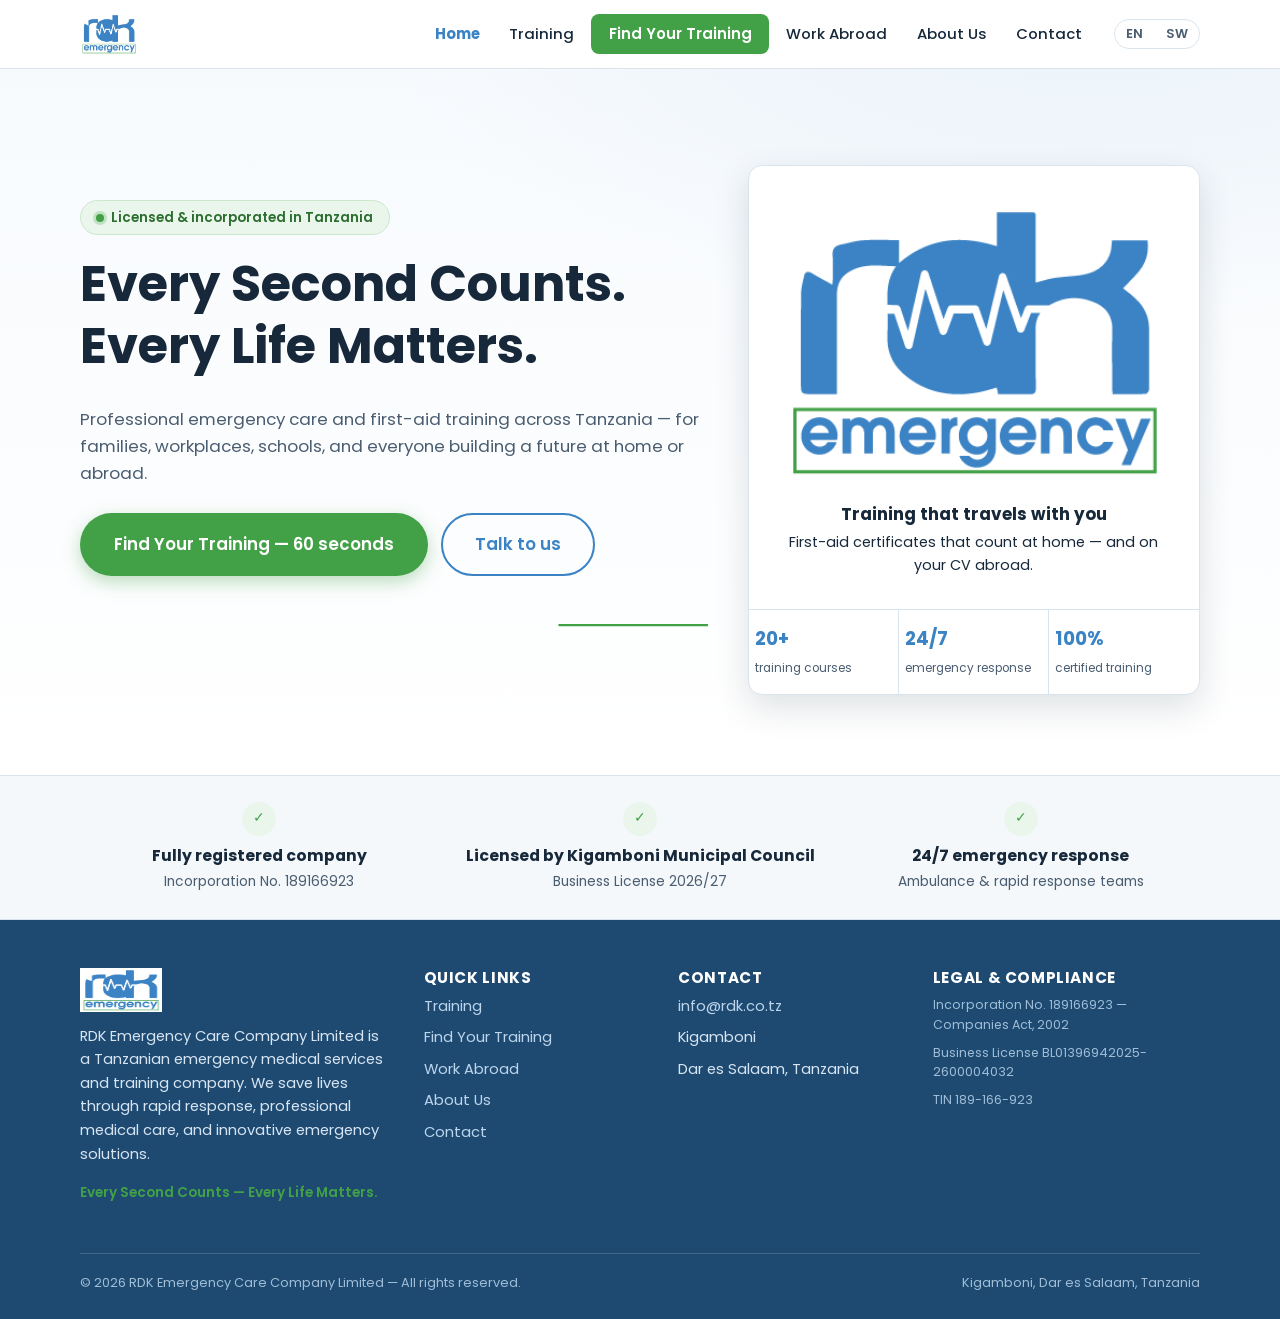
==== index.html @ 0192afd7 "Phase 1: foundation — design system, i18n engine, course database, home shell" ====
<!DOCTYPE html>
<html lang="en">
<head>
  <meta charset="UTF-8">
  <meta name="viewport" content="width=device-width, initial-scale=1.0">
  <title>RDK Emergency Care — Every Second Counts, Every Life Matters</title>
  <meta name="description" content="Professional emergency care and first-aid training in Tanzania. Ambulance services, workplace safety training, and internationally aligned first-aid certificates.">
  <link rel="icon" type="image/png" href="assets/img/favicon.png">
  <link rel="preconnect" href="https://fonts.googleapis.com">
  <link rel="preconnect" href="https://fonts.gstatic.com" crossorigin>
  <link href="https://fonts.googleapis.com/css2?family=Poppins:wght@400;500;600;700;800&display=swap" rel="stylesheet">
  <link rel="stylesheet" href="assets/css/styles.css">
</head>
<body>

  <div id="nav-mount"></div>

  <!-- Hero -->
  <section class="hero">
    <div class="container">
      <div class="hero-grid">
        <div>
          <span class="hero-badge" data-i18n="hero.badge"></span>
          <h1><span data-i18n="hero.title"></span></h1>
          <p class="lead" data-i18n="hero.sub"></p>
          <div class="btn-row">
            <a class="btn btn-accent btn-lg" href="quiz.html" data-i18n="hero.ctaQuiz"></a>
            <a class="btn btn-outline btn-lg" href="contact.html" data-i18n="hero.ctaContact"></a>
          </div>
          <svg class="ekg" viewBox="0 0 640 60" preserveAspectRatio="none" aria-hidden="true">
            <path d="M0 30 H90 L110 30 125 8 140 52 155 30 H250 L268 30 282 14 296 46 310 30 H420 L438 30 452 6 468 54 484 30 H640"/>
          </svg>
        </div>
        <aside class="hero-card" aria-label="RDK quick facts">
          <div style="padding:2rem 1.6rem; text-align:center;">
            <img src="assets/img/rdk-logo.png" alt="RDK Emergency Care logo" width="185" height="133" style="margin:0 auto 1rem;">
            <p style="font-weight:700; font-size:1.05rem; margin-bottom:.2em;" data-i18n="hero.cardTitle"></p>
            <p class="muted" style="font-size:.9rem; margin:0;" data-i18n="hero.cardSub"></p>
          </div>
          <div style="display:grid; grid-template-columns:1fr 1fr 1fr; border-top:1px solid var(--line);">
            <div style="padding:.9rem .4rem; border-right:1px solid var(--line);">
              <strong style="display:block; color:var(--brand); font-size:1.15rem;">20+</strong>
              <span style="font-size:.74rem; color:var(--ink-soft);" data-i18n="hero.statCourses"></span>
            </div>
            <div style="padding:.9rem .4rem; border-right:1px solid var(--line);">
              <strong style="display:block; color:var(--brand); font-size:1.15rem;">24/7</strong>
              <span style="font-size:.74rem; color:var(--ink-soft);" data-i18n="hero.statResponse"></span>
            </div>
            <div style="padding:.9rem .4rem;">
              <strong style="display:block; color:var(--brand); font-size:1.15rem;">100%</strong>
              <span style="font-size:.74rem; color:var(--ink-soft);" data-i18n="hero.statCertified"></span>
            </div>
          </div>
        </aside>
      </div>
    </div>
  </section>

  <!-- Trust bar -->
  <section class="trust" aria-label="Credentials">
    <div class="container">
      <div class="trust-grid">
        <div class="trust-item">
          <span class="tick">✓</span>
          <strong data-i18n="trust.registered"></strong>
          <span data-i18n="trust.registeredNo"></span>
        </div>
        <div class="trust-item">
          <span class="tick">✓</span>
          <strong data-i18n="trust.licensed"></strong>
          <span data-i18n="trust.licensedNo"></span>
        </div>
        <div class="trust-item">
          <span class="tick">✓</span>
          <strong data-i18n="trust.always"></strong>
          <span data-i18n="trust.alwaysSub"></span>
        </div>
      </div>
    </div>
  </section>

  <div id="footer-mount"></div>

  <script src="assets/js/config.js"></script>
  <script src="assets/js/i18n.js"></script>
  <script src="assets/js/data.js"></script>
  <script src="assets/js/main.js"></script>
</body>
</html>
---- assets/css/styles.css ----
/* ============================================================
   RDK Emergency Care — design system
   Brand: #3B83C4 (blue, sampled from logo) · #42A147 (EKG green)
   ============================================================ */

/* ---------- tokens ---------- */
:root {
  --brand: #3B83C4;
  --brand-dark: #2C6A9E;
  --brand-deep: #1E4A72;
  --brand-soft: #EAF2FA;
  --accent: #42A147;
  --accent-soft: #EAF6EB;
  --ink: #16283A;
  --ink-soft: #4A5D70;
  --line: #D9E4EE;
  --bg: #FFFFFF;
  --bg-soft: #F4F8FB;
  --danger: #C0392B;
  --wa: #25D366;
  --radius: 14px;
  --radius-sm: 9px;
  --shadow: 0 2px 10px rgba(22, 40, 58, .08);
  --shadow-lg: 0 12px 34px rgba(22, 40, 58, .14);
  --font: "Poppins", "Inter", -apple-system, "Segoe UI", Roboto, Arial, sans-serif;
}

/* ---------- reset & base ---------- */
*, *::before, *::after { box-sizing: border-box; }
html { scroll-behavior: smooth; }
body {
  margin: 0;
  font-family: var(--font);
  color: var(--ink);
  background: var(--bg);
  line-height: 1.6;
  -webkit-font-smoothing: antialiased;
}
img { max-width: 100%; display: block; }
a { color: var(--brand); text-decoration: none; }
a:hover { color: var(--brand-dark); }
h1, h2, h3, h4 { line-height: 1.25; margin: 0 0 .5em; font-weight: 700; }
h1 { font-size: clamp(1.9rem, 4.6vw, 3.1rem); }
h2 { font-size: clamp(1.5rem, 3.4vw, 2.2rem); }
h3 { font-size: 1.15rem; }
p { margin: 0 0 1em; }
.container { width: min(1120px, 92%); margin: 0 auto; }
.section { padding: clamp(3rem, 7vw, 5rem) 0; }
.section-soft { background: var(--bg-soft); }
.center { text-align: center; }
.lead { color: var(--ink-soft); font-size: 1.05rem; max-width: 46rem; }
.center .lead { margin-inline: auto; }

/* ---------- buttons ---------- */
.btn {
  display: inline-flex; align-items: center; justify-content: center; gap: .5rem;
  padding: .8rem 1.6rem; border-radius: 999px; border: 2px solid transparent;
  font-weight: 600; font-size: .98rem; cursor: pointer; transition: .18s ease;
  font-family: inherit; text-align: center;
}
.btn-primary { background: var(--brand); color: #fff; box-shadow: 0 6px 18px rgba(59, 131, 196, .35); }
.btn-primary:hover { background: var(--brand-dark); color: #fff; transform: translateY(-2px); }
.btn-accent { background: var(--accent); color: #fff; box-shadow: 0 6px 18px rgba(66, 161, 71, .35); }
.btn-accent:hover { background: #35843A; color: #fff; transform: translateY(-2px); }
.btn-outline { border-color: var(--brand); color: var(--brand); background: transparent; }
.btn-outline:hover { background: var(--brand-soft); }
.btn-ghost { color: var(--ink); background: #fff; border-color: var(--line); }
.btn-ghost:hover { border-color: var(--brand); color: var(--brand); }
.btn-wa { background: var(--wa); color: #fff; }
.btn-wa:hover { background: #1FB855; color: #fff; }
.btn-lg { padding: 1rem 2rem; font-size: 1.05rem; }
.btn-row { display: flex; flex-wrap: wrap; gap: .8rem; }

/* ---------- navigation ---------- */
.site-nav {
  position: sticky; top: 0; z-index: 50;
  background: rgba(255, 255, 255, .94);
  backdrop-filter: blur(10px);
  border-bottom: 1px solid var(--line);
}
.nav-inner {
  display: flex; align-items: center; gap: 1.2rem;
  min-height: 68px;
}
.nav-logo { display: flex; align-items: center; gap: .65rem; margin-right: auto; }
.nav-logo img { height: 42px; width: auto; }
.nav-links { display: flex; align-items: center; gap: .25rem; list-style: none; margin: 0; padding: 0; }
.nav-links a {
  display: block; padding: .45rem .8rem; border-radius: 8px;
  color: var(--ink); font-weight: 500; font-size: .93rem;
}
.nav-links a:hover { background: var(--brand-soft); color: var(--brand-dark); }
.nav-links a.is-current { color: var(--brand); font-weight: 700; }
.nav-cta {
  background: var(--accent); color: #fff !important; border-radius: 999px;
  padding: .5rem 1.1rem !important; font-weight: 600 !important;
}
.nav-cta:hover { background: #35843A; }
.lang-toggle {
  display: inline-flex; border: 1.5px solid var(--line); border-radius: 999px;
  overflow: hidden; flex: none;
}
.lang-toggle button {
  border: 0; background: transparent; padding: .32rem .7rem;
  font: 600 .8rem var(--font); color: var(--ink-soft); cursor: pointer;
}
.lang-toggle button.is-active { background: var(--brand); color: #fff; }
.nav-burger {
  display: none; border: 0; background: transparent; cursor: pointer;
  padding: .5rem; border-radius: 8px;
}
.nav-burger svg { display: block; }

@media (max-width: 920px) {
  .nav-burger { display: block; }
  .nav-links {
    display: none; position: absolute; top: 100%; left: 0; right: 0;
    flex-direction: column; align-items: stretch; gap: 0;
    background: #fff; border-bottom: 1px solid var(--line);
    box-shadow: var(--shadow-lg); padding: .5rem 4%;
  }
  .nav-links.is-open { display: flex; }
  .nav-links a { padding: .8rem .6rem; border-radius: 8px; }
}

/* ---------- hero ---------- */
.hero {
  position: relative; overflow: hidden;
  background:
    radial-gradient(1100px 500px at 85% -10%, var(--brand-soft), transparent 65%),
    linear-gradient(180deg, #F7FAFD 0%, #fff 100%);
  padding: clamp(3.2rem, 8vw, 6rem) 0 clamp(3rem, 7vw, 5rem);
}
.hero-grid { display: grid; gap: 2.5rem; align-items: center; }
@media (min-width: 900px) { .hero-grid { grid-template-columns: 1.25fr .9fr; } }
.hero-badge {
  display: inline-flex; align-items: center; gap: .45rem;
  background: var(--accent-soft); color: #2C6E30;
  border: 1px solid #CBE8CD; border-radius: 999px;
  padding: .35rem .95rem; font-size: .84rem; font-weight: 600;
  margin-bottom: 1.1rem;
}
.hero-badge::before {
  content: ""; width: 8px; height: 8px; border-radius: 50%;
  background: var(--accent); box-shadow: 0 0 0 3px rgba(66, 161, 71, .25);
}
.hero h1 { margin-bottom: .6em; }
.hero h1 .accent { color: var(--brand); }
.hero .lead { margin-bottom: 1.6rem; }
.hero-card {
  background: #fff; border: 1px solid var(--line); border-radius: var(--radius);
  box-shadow: var(--shadow-lg); overflow: hidden;
}
.hero-card img { width: 100%; height: 100%; object-fit: cover; }
.hero-card-caption {
  padding: .8rem 1.1rem; display: flex; align-items: center; gap: .6rem;
  font-size: .85rem; color: var(--ink-soft); border-top: 1px solid var(--line);
  background: #fff;
}
.hero-card-caption strong { color: var(--ink); }

/* EKG line */
.ekg { width: 100%; height: 54px; margin-top: 1.4rem; }
.ekg path {
  fill: none; stroke: var(--accent); stroke-width: 2.5;
  stroke-linecap: round; stroke-linejoin: round;
  stroke-dasharray: 640; stroke-dashoffset: 640;
  animation: ekg-draw 3.2s linear infinite;
}
@keyframes ekg-draw {
  0% { stroke-dashoffset: 640; }
  70% { stroke-dashoffset: 0; }
  100% { stroke-dashoffset: -640; }
}
@media (prefers-reduced-motion: reduce) {
  .ekg path { animation: none; stroke-dashoffset: 0; }
  html { scroll-behavior: auto; }
}

/* ---------- trust bar ---------- */
.trust {
  border-block: 1px solid var(--line); background: var(--bg-soft);
  padding: 1.6rem 0;
}
.trust-grid {
  display: grid; gap: 1.4rem; text-align: center;
}
@media (min-width: 760px) { .trust-grid { grid-template-columns: repeat(3, 1fr); } }
.trust-item strong { display: block; font-size: .98rem; }
.trust-item span { color: var(--ink-soft); font-size: .86rem; }
.trust-item .tick {
  display: inline-flex; width: 34px; height: 34px; border-radius: 50%;
  background: var(--accent-soft); color: var(--accent);
  align-items: center; justify-content: center; margin-bottom: .45rem;
}

/* ---------- cards & grids ---------- */
.card-grid { display: grid; gap: 1.3rem; }
@media (min-width: 640px) { .card-grid { grid-template-columns: repeat(2, 1fr); } }
@media (min-width: 960px) { .card-grid.cols-3 { grid-template-columns: repeat(3, 1fr); } }
.card {
  background: #fff; border: 1px solid var(--line); border-radius: var(--radius);
  padding: 1.5rem; box-shadow: var(--shadow);
  display: flex; flex-direction: column; transition: .18s ease;
}
.card:hover { transform: translateY(-4px); box-shadow: var(--shadow-lg); border-color: #BFD6EA; }
.card h3 { margin-bottom: .35em; }
.card .muted { color: var(--ink-soft); font-size: .92rem; }
.card .card-top { margin-bottom: .6rem; }

/* icon chip */
.chip {
  display: inline-flex; align-items: center; justify-content: center;
  width: 46px; height: 46px; border-radius: 12px;
  background: var(--brand-soft); color: var(--brand); margin-bottom: .8rem;
}
.chip.green { background: var(--accent-soft); color: var(--accent); }

/* pills / meta */
.pill {
  display: inline-block; padding: .18rem .7rem; border-radius: 999px;
  font-size: .76rem; font-weight: 600; background: var(--brand-soft); color: var(--brand-dark);
}
.pill.price { background: var(--accent-soft); color: #2C6E30; font-size: .84rem; }
.pill.outline { background: #fff; border: 1px solid var(--line); color: var(--ink-soft); }

/* topic tags */
.tags { display: flex; flex-wrap: wrap; gap: .38rem; margin: .6rem 0 .9rem; }
.tags li {
  list-style: none; font-size: .74rem; padding: .14rem .55rem;
  border-radius: 6px; background: var(--bg-soft); color: var(--ink-soft);
  border: 1px solid var(--line);
}

/* ---------- section headings ---------- */
.section-head { margin-bottom: 2.2rem; }
.section-head .eyebrow {
  color: var(--brand); font-weight: 700; text-transform: uppercase;
  letter-spacing: .12em; font-size: .78rem; display: block; margin-bottom: .4rem;
}

/* ---------- footer ---------- */
.site-footer {
  background: var(--brand-deep); color: #D7E5F2; margin-top: 0;
  padding: 3rem 0 1.6rem; font-size: .92rem;
}
.footer-grid { display: grid; gap: 2rem; }
@media (min-width: 860px) { .footer-grid { grid-template-columns: 1.4fr 1fr 1fr 1.2fr; } }
.site-footer h4 { color: #fff; font-size: .95rem; letter-spacing: .04em; text-transform: uppercase; }
.site-footer a { color: #BBd5EC; }
.site-footer a:hover { color: #fff; }
.site-footer ul { list-style: none; margin: 0; padding: 0; }
.site-footer li { margin-bottom: .5rem; }
.footer-logo { height: 44px; margin-bottom: .8rem; }
.footer-motto { color: var(--accent); font-weight: 600; font-size: .85rem; margin-top: 1rem; }
.footer-legal { font-size: .78rem; color: #9FBDD6; }
.footer-bottom {
  border-top: 1px solid rgba(255, 255, 255, .15); margin-top: 2.2rem;
  padding-top: 1.2rem; display: flex; flex-wrap: wrap; gap: .6rem;
  justify-content: space-between; font-size: .8rem; color: #9FBDD6;
}

/* ---------- floating WhatsApp ---------- */
.wa-float {
  position: fixed; right: 18px; bottom: 18px; z-index: 60;
  width: 56px; height: 56px; border-radius: 50%;
  background: var(--wa); color: #fff; display: none;
  align-items: center; justify-content: center;
  box-shadow: 0 8px 22px rgba(37, 211, 102, .45);
  transition: .18s ease;
}
.wa-float:hover { transform: scale(1.08); }
.wa-float.is-visible { display: inline-flex; }
.wa-float svg { width: 28px; height: 28px; }

/* ---------- reveal on scroll ---------- */
.reveal { opacity: 0; transform: translateY(18px); transition: opacity .5s ease, transform .5s ease; }
.reveal.is-in { opacity: 1; transform: none; }
@media (prefers-reduced-motion: reduce) { .reveal { opacity: 1; transform: none; } }

/* ---------- utilities ---------- */
.mt-1 { margin-top: .5rem; } .mt-2 { margin-top: 1rem; } .mt-3 { margin-top: 1.75rem; }
.mb-0 { margin-bottom: 0; }
.hidden { display: none !important; }
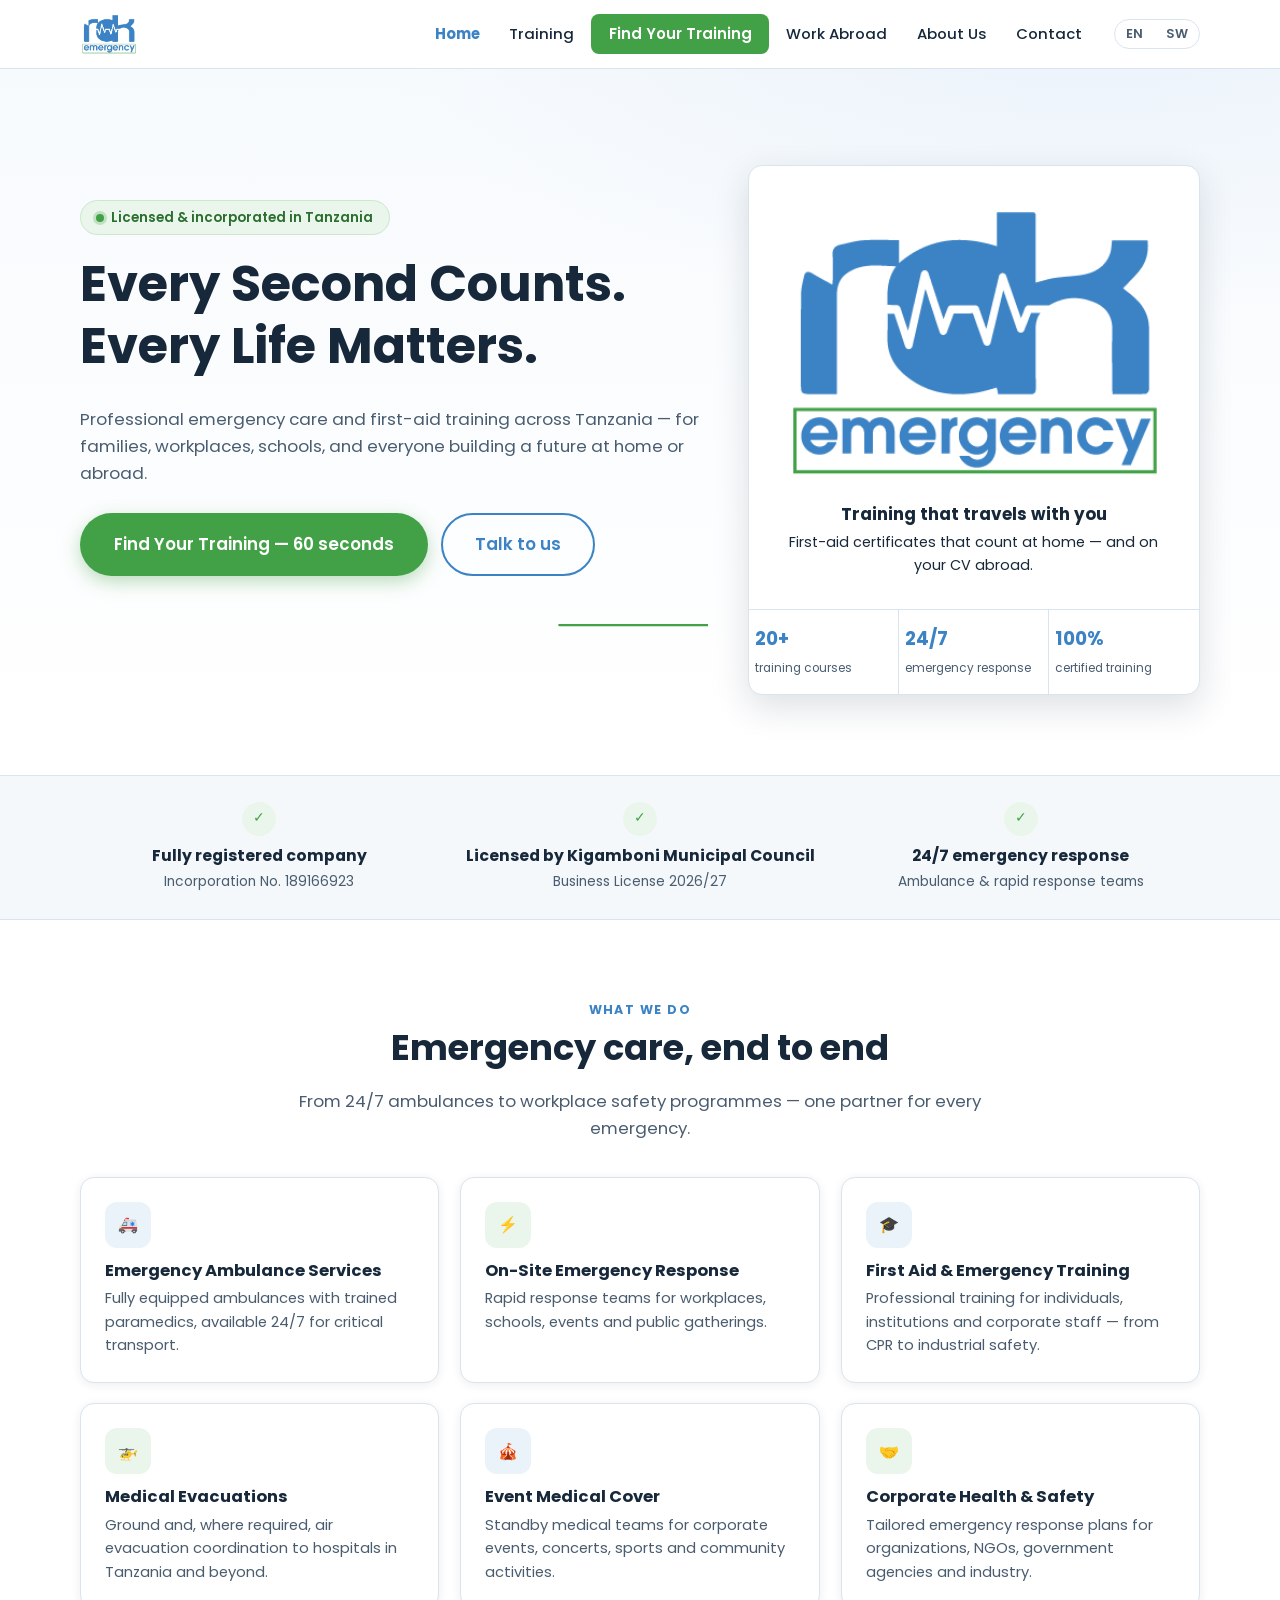
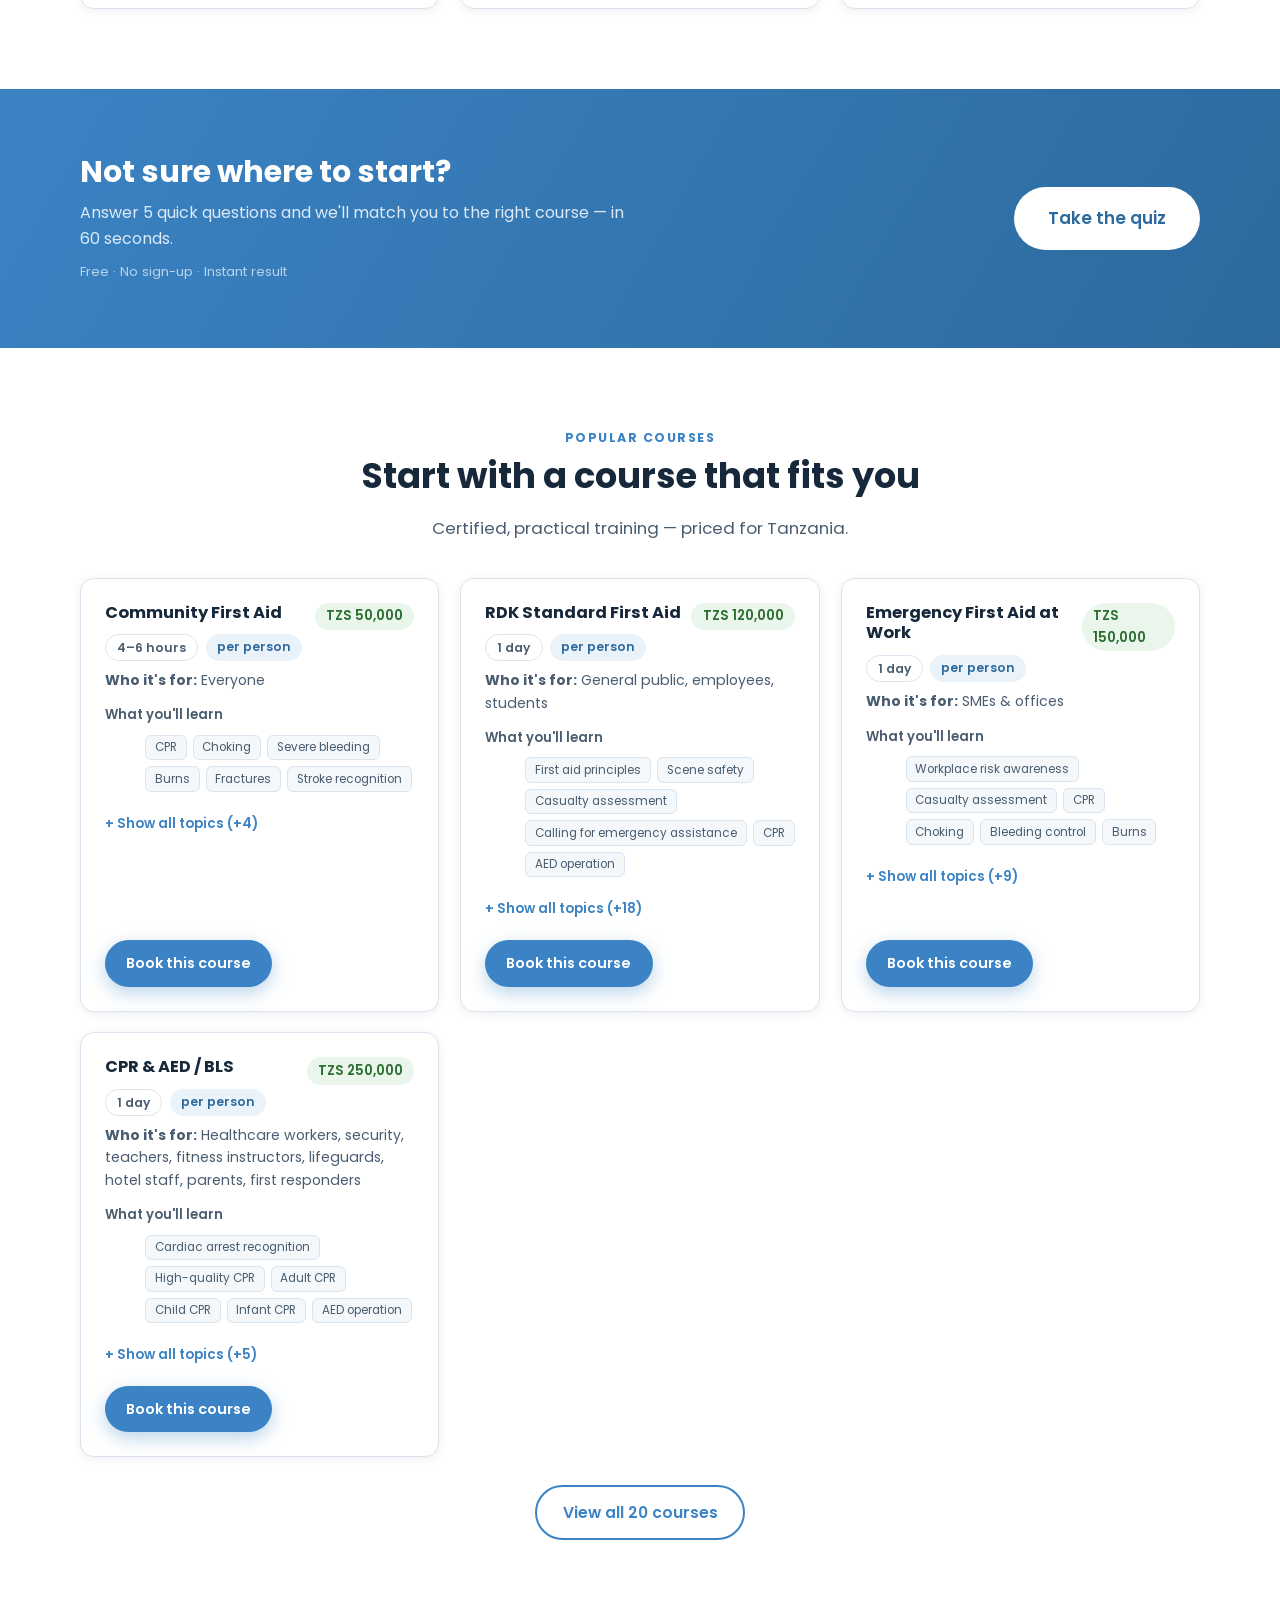
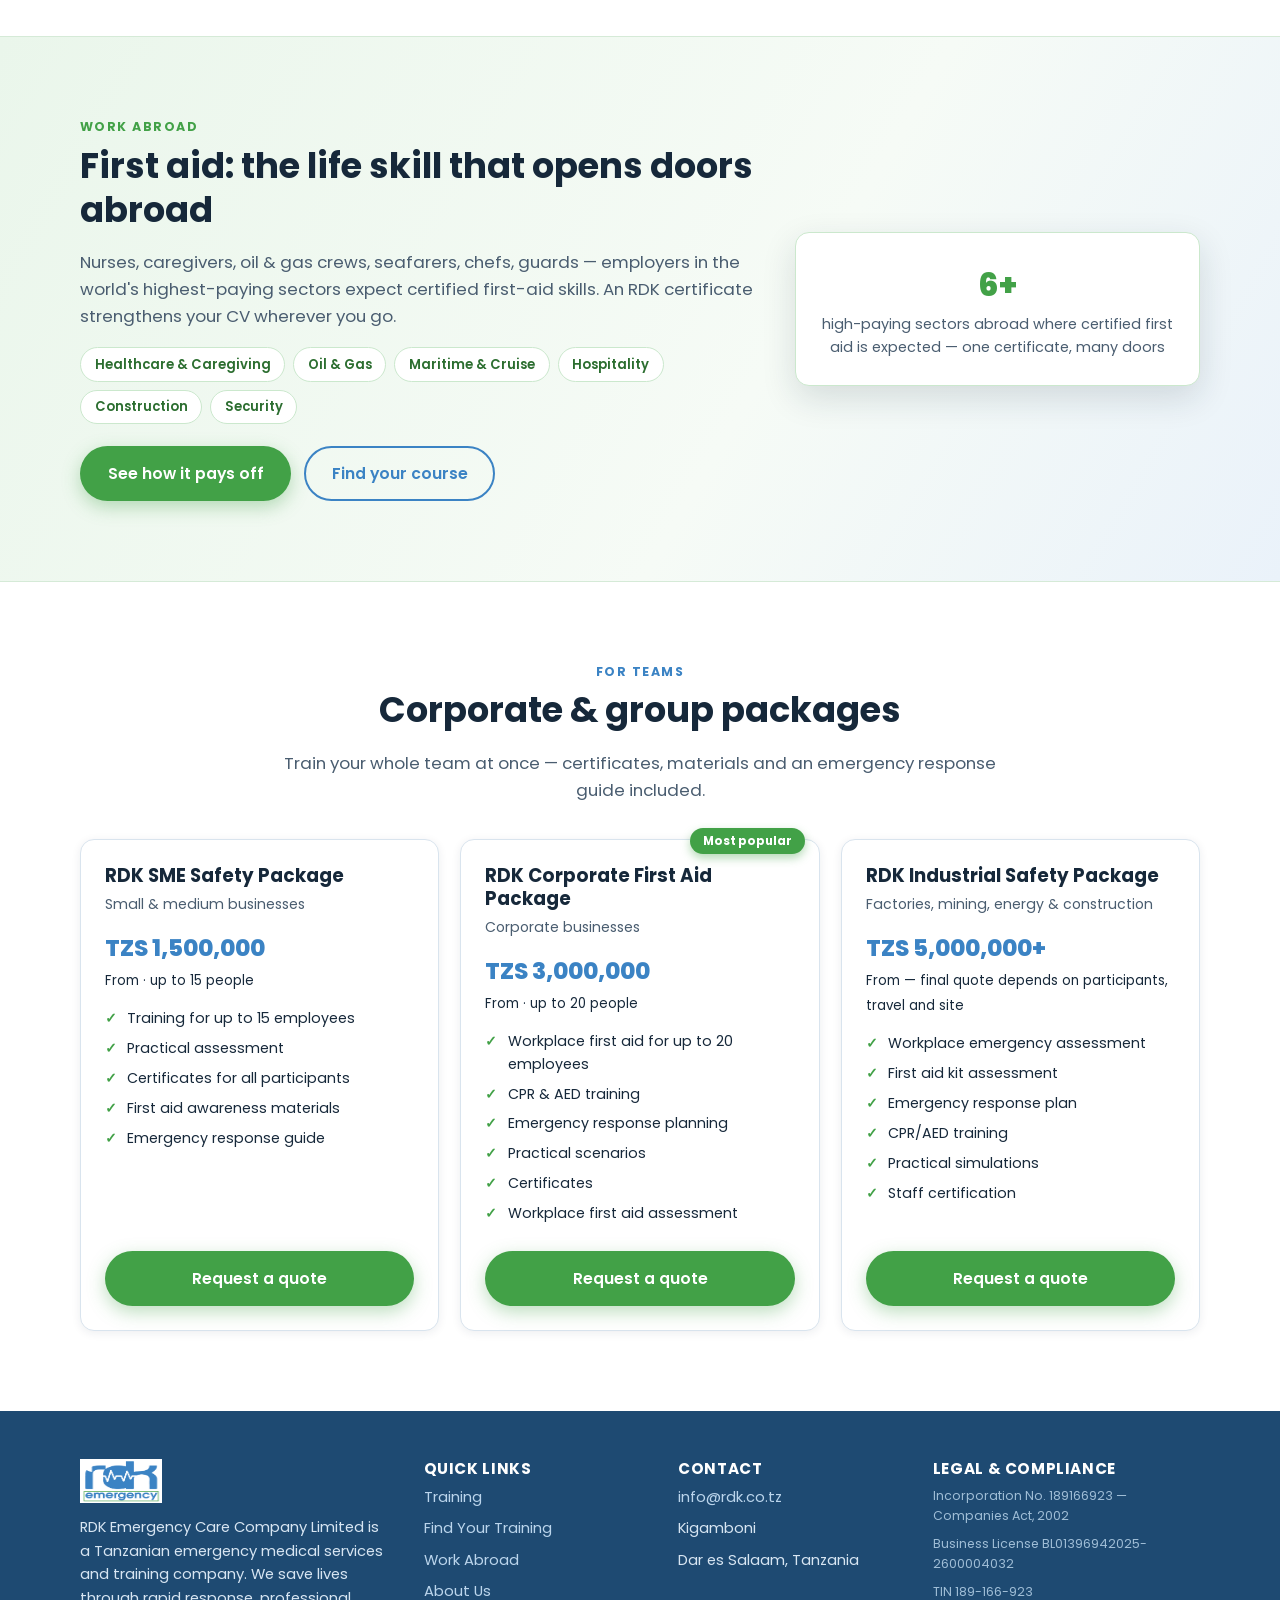
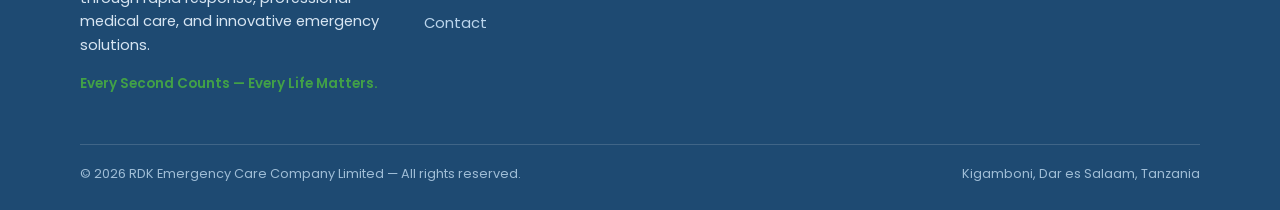
==== commit 21db1e78: "Phase 2: full home page (services, quiz band, featured, abroad teaser, packages) + training catalog " ====
--- a/index.html
+++ b/index.html
@@ -79,6 +79,113 @@
     </div>
   </section>
 
+  <!-- Services -->
+  <section class="section" id="services">
+    <div class="container">
+      <div class="section-head center reveal">
+        <span class="eyebrow" data-i18n="services.eyebrow"></span>
+        <h2 data-i18n="services.title"></h2>
+        <p class="lead" data-i18n="services.sub"></p>
+      </div>
+      <div class="svc-grid">
+        <div class="card svc-card reveal">
+          <span class="chip">🚑</span>
+          <h3 data-i18n="svc.ambulance.t"></h3>
+          <p class="muted mb-0" data-i18n="svc.ambulance.d"></p>
+        </div>
+        <div class="card svc-card reveal">
+          <span class="chip green">⚡</span>
+          <h3 data-i18n="svc.onsite.t"></h3>
+          <p class="muted mb-0" data-i18n="svc.onsite.d"></p>
+        </div>
+        <div class="card svc-card reveal">
+          <span class="chip">🎓</span>
+          <h3 data-i18n="svc.training.t"></h3>
+          <p class="muted mb-0" data-i18n="svc.training.d"></p>
+        </div>
+        <div class="card svc-card reveal">
+          <span class="chip green">🚁</span>
+          <h3 data-i18n="svc.evac.t"></h3>
+          <p class="muted mb-0" data-i18n="svc.evac.d"></p>
+        </div>
+        <div class="card svc-card reveal">
+          <span class="chip">🎪</span>
+          <h3 data-i18n="svc.event.t"></h3>
+          <p class="muted mb-0" data-i18n="svc.event.d"></p>
+        </div>
+        <div class="card svc-card reveal">
+          <span class="chip green">🤝</span>
+          <h3 data-i18n="svc.corporate.t"></h3>
+          <p class="muted mb-0" data-i18n="svc.corporate.d"></p>
+        </div>
+      </div>
+    </div>
+  </section>
+
+  <!-- Quiz band -->
+  <section class="quiz-band" aria-label="Training quiz">
+    <div class="container quiz-band-inner">
+      <div>
+        <h2 data-i18n="quizband.title"></h2>
+        <p data-i18n="quizband.sub"></p>
+        <span class="note" data-i18n="quizband.note"></span>
+      </div>
+      <a class="btn btn-white btn-lg" href="quiz.html" data-i18n="quizband.cta"></a>
+    </div>
+  </section>
+
+  <!-- Featured courses -->
+  <section class="section">
+    <div class="container">
+      <div class="section-head center reveal">
+        <span class="eyebrow" data-i18n="featured.eyebrow"></span>
+        <h2 data-i18n="featured.title"></h2>
+        <p class="lead" data-i18n="featured.sub"></p>
+      </div>
+      <div class="card-grid cols-3" id="featured-courses"></div>
+      <p class="center mt-3">
+        <a class="btn btn-outline" href="training.html" data-i18n="featured.all"></a>
+      </p>
+    </div>
+  </section>
+
+  <!-- Work abroad teaser -->
+  <section class="section abroad-teaser" id="work-abroad">
+    <div class="container abroad-inner">
+      <div class="reveal">
+        <div class="section-head" style="margin-bottom:.8rem;">
+          <span class="eyebrow" data-i18n="abroad.eyebrow"></span>
+          <h2 data-i18n="abroad.title"></h2>
+          <p class="lead" data-i18n="abroad.sub"></p>
+        </div>
+        <div class="abroad-sectors" aria-label="High-paying sectors">
+          <span>Healthcare &amp; Caregiving</span><span>Oil &amp; Gas</span><span>Maritime &amp; Cruise</span>
+          <span>Hospitality</span><span>Construction</span><span>Security</span>
+        </div>
+        <div class="btn-row">
+          <a class="btn btn-accent" href="work-abroad.html" data-i18n="abroad.cta"></a>
+          <a class="btn btn-outline" href="quiz.html" data-i18n="abroad.cta2"></a>
+        </div>
+      </div>
+      <aside class="abroad-card reveal">
+        <span class="big">6+</span>
+        <p data-i18n="abroad.sectorsCount"></p>
+      </aside>
+    </div>
+  </section>
+
+  <!-- Packages -->
+  <section class="section" id="packages">
+    <div class="container">
+      <div class="section-head center reveal">
+        <span class="eyebrow" data-i18n="packages.eyebrow"></span>
+        <h2 data-i18n="packages.title"></h2>
+        <p class="lead" data-i18n="packages.sub"></p>
+      </div>
+      <div class="card-grid cols-3" id="packages-grid" data-packages="sme,corporate,industrial-package"></div>
+    </div>
+  </section>
+
   <div id="footer-mount"></div>
 
   <script src="assets/js/config.js"></script>
--- a/assets/css/styles.css
+++ b/assets/css/styles.css
@@ -278,6 +278,104 @@
 .reveal.is-in { opacity: 1; transform: none; }
 @media (prefers-reduced-motion: reduce) { .reveal { opacity: 1; transform: none; } }
 
+/* ---------- quiz band ---------- */
+.quiz-band {
+  background: linear-gradient(120deg, var(--brand) 0%, var(--brand-dark) 100%);
+  color: #fff; padding: clamp(2.6rem, 6vw, 4rem) 0;
+}
+.quiz-band-inner {
+  display: flex; flex-wrap: wrap; gap: 1.6rem; align-items: center; justify-content: space-between;
+}
+.quiz-band h2 { color: #fff; margin-bottom: .3em; font-size: clamp(1.4rem, 3vw, 1.9rem); }
+.quiz-band p { color: #DCEAF7; margin: 0 0 .4em; max-width: 34rem; }
+.quiz-band .note { font-size: .82rem; color: #B9D4EC; }
+.btn-white { background: #fff; color: var(--brand-dark); }
+.btn-white:hover { background: var(--brand-soft); color: var(--brand-deep); transform: translateY(-2px); }
+
+/* ---------- services grid ---------- */
+.svc-grid { display: grid; gap: 1.3rem; }
+@media (min-width: 640px) { .svc-grid { grid-template-columns: repeat(2, 1fr); } }
+@media (min-width: 960px) { .svc-grid { grid-template-columns: repeat(3, 1fr); } }
+.svc-card h3 { font-size: 1.03rem; }
+
+/* ---------- abroad teaser ---------- */
+.abroad-teaser {
+  background: linear-gradient(120deg, #EAF6EB 0%, #F6FBF6 60%, #EAF2FA 100%);
+  border-block: 1px solid #D5EAD7;
+  position: relative; overflow: hidden;
+}
+.abroad-teaser .eyebrow { color: var(--accent); }
+.abroad-inner {
+  display: grid; gap: 2rem; align-items: center;
+}
+@media (min-width: 900px) { .abroad-inner { grid-template-columns: 1.35fr .8fr; } }
+.abroad-sectors { display: flex; flex-wrap: wrap; gap: .5rem; margin: 1.1rem 0 1.4rem; }
+.abroad-sectors span {
+  background: #fff; border: 1px solid #CBE8CD; color: #2C6E30;
+  padding: .35rem .85rem; border-radius: 999px; font-size: .82rem; font-weight: 600;
+}
+.abroad-card {
+  background: #fff; border: 1px solid #CBE8CD; border-radius: var(--radius);
+  padding: 1.6rem; box-shadow: var(--shadow-lg); text-align: center;
+}
+.abroad-card .big { font-size: 2rem; font-weight: 800; color: var(--accent); display: block; }
+.abroad-card p { font-size: .9rem; color: var(--ink-soft); margin: .2rem 0 0; }
+
+/* ---------- featured & course cards ---------- */
+.course-card .course-head { display: flex; justify-content: space-between; gap: .6rem; align-items: flex-start; }
+.course-card .course-head h3 { font-size: 1.02rem; margin-bottom: .3em; }
+.course-card .price-pill { flex: none; }
+.course-meta { display: flex; flex-wrap: wrap; gap: .45rem; margin: .25rem 0 .5rem; }
+.course-card .audience { color: var(--ink-soft); font-size: .88rem; margin-bottom: .8rem; }
+.course-card .tags { margin-bottom: 1rem; }
+.course-card details { margin-bottom: 1rem; }
+.course-card summary {
+  cursor: pointer; font-size: .84rem; font-weight: 600; color: var(--brand);
+  padding: .3rem 0; list-style: none;
+}
+.course-card summary::before { content: "+ "; }
+.course-card details[open] summary::before { content: "− "; }
+.course-card .card-actions { margin-top: auto; display: flex; gap: .6rem; flex-wrap: wrap; }
+.course-card .btn { padding: .6rem 1.2rem; font-size: .9rem; }
+
+/* ---------- filter chips ---------- */
+.filter-bar { display: flex; flex-wrap: wrap; gap: .55rem; margin-bottom: 1.6rem; }
+.chip-btn {
+  border: 1.5px solid var(--line); background: #fff; color: var(--ink-soft);
+  border-radius: 999px; padding: .45rem 1.05rem; font: 600 .86rem var(--font);
+  cursor: pointer; transition: .15s ease;
+}
+.chip-btn:hover { border-color: var(--brand); color: var(--brand); }
+.chip-btn.is-active { background: var(--brand); border-color: var(--brand); color: #fff; }
+.result-count { font-size: .86rem; color: var(--ink-soft); margin-bottom: 1.1rem; }
+
+/* ---------- package cards ---------- */
+.package-card { position: relative; }
+.package-card .pop-badge {
+  position: absolute; top: -12px; right: 14px; background: var(--accent); color: #fff;
+  font-size: .72rem; font-weight: 700; padding: .25rem .8rem; border-radius: 999px;
+  box-shadow: 0 4px 10px rgba(66, 161, 71, .4);
+}
+.package-card .pkg-price { font-size: 1.45rem; font-weight: 800; color: var(--brand); }
+.package-card .pkg-price small { font-size: .78rem; color: var(--ink-soft); font-weight: 500; }
+.package-card ul.feat { list-style: none; margin: .9rem 0 1.2rem; padding: 0; flex: 1; }
+.package-card ul.feat li {
+  padding-left: 1.4rem; position: relative; margin-bottom: .45rem; font-size: .89rem;
+}
+.package-card ul.feat li::before {
+  content: "✓"; position: absolute; left: 0; color: var(--accent); font-weight: 700;
+}
+
+/* ---------- small page hero (inner pages) ---------- */
+.page-hero {
+  background:
+    radial-gradient(900px 380px at 90% -20%, var(--brand-soft), transparent 60%),
+    linear-gradient(180deg, #F7FAFD, #fff);
+  padding: clamp(2.4rem, 6vw, 4rem) 0 2rem; border-bottom: 1px solid var(--line);
+}
+.page-hero h1 { font-size: clamp(1.7rem, 4vw, 2.6rem); }
+.page-hero .lead { margin-bottom: 0; }
+
 /* ---------- utilities ---------- */
 .mt-1 { margin-top: .5rem; } .mt-2 { margin-top: 1rem; } .mt-3 { margin-top: 1.75rem; }
 .mb-0 { margin-bottom: 0; }
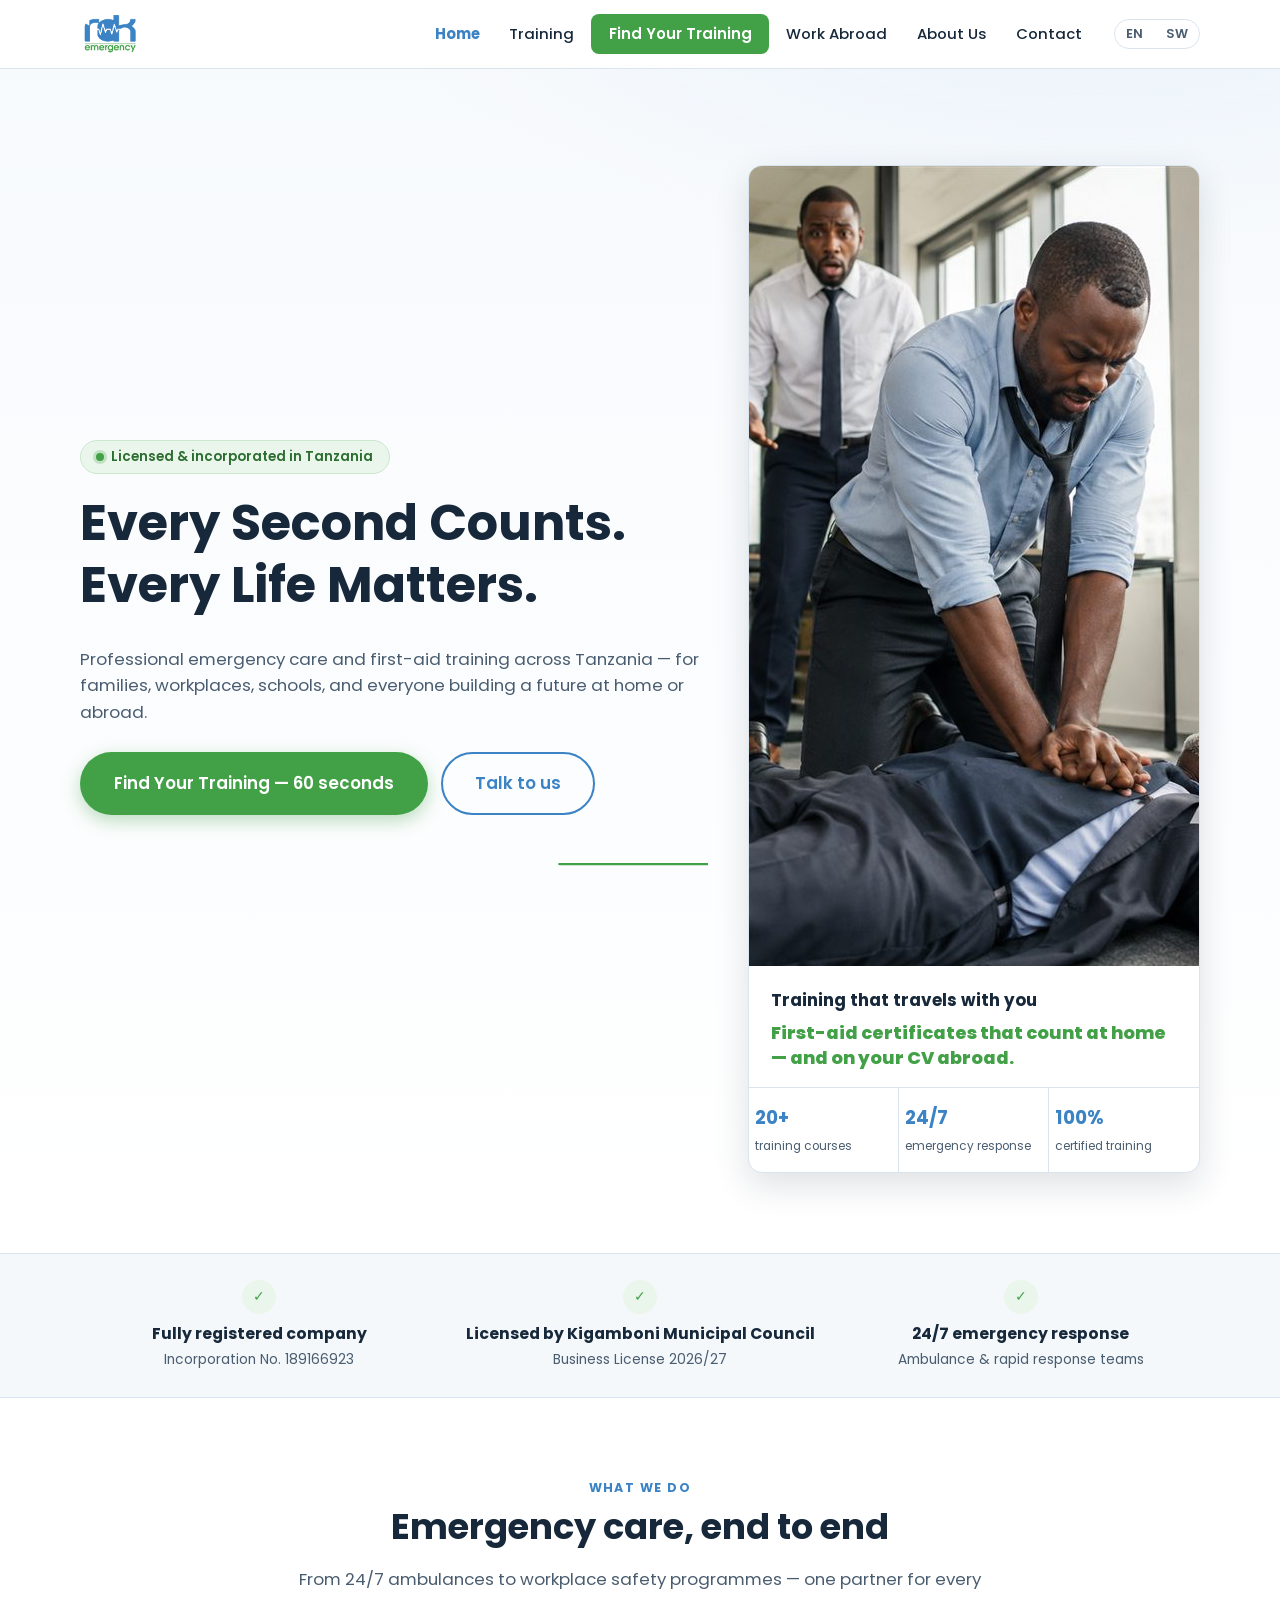
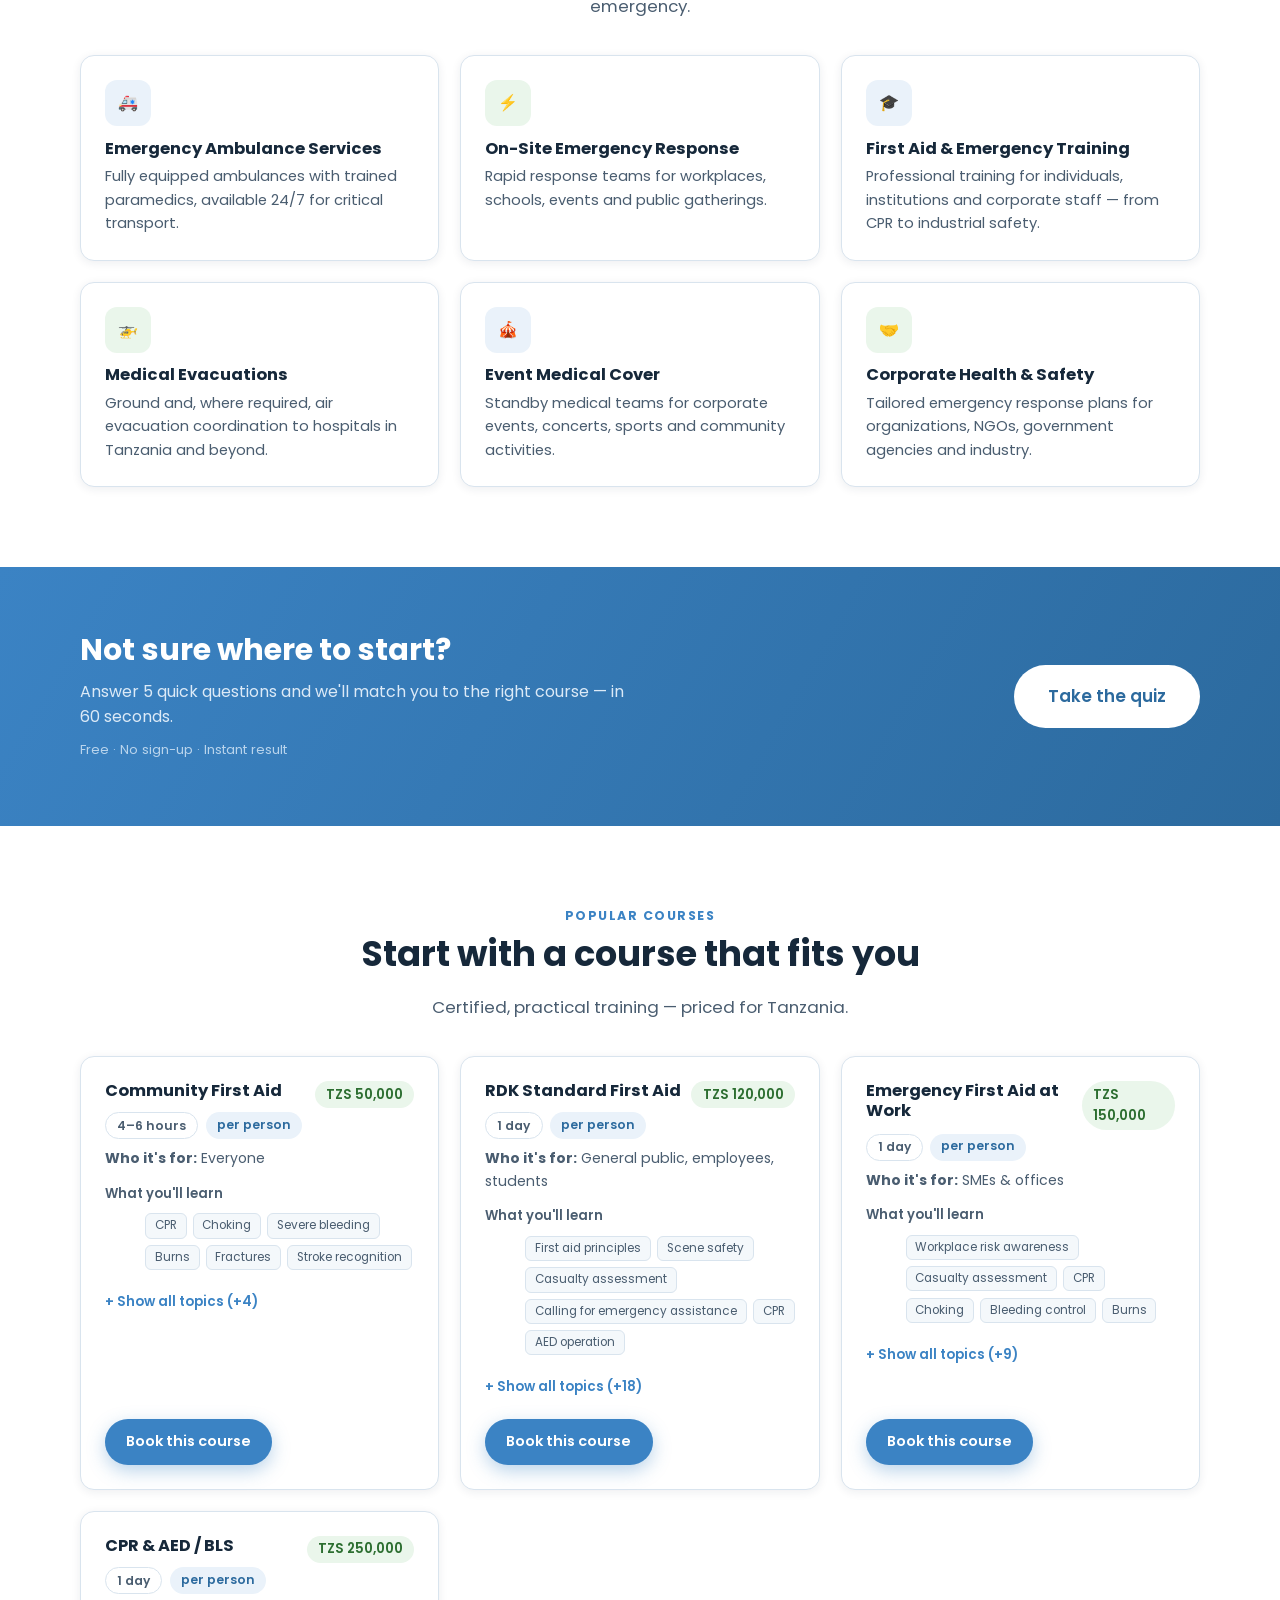
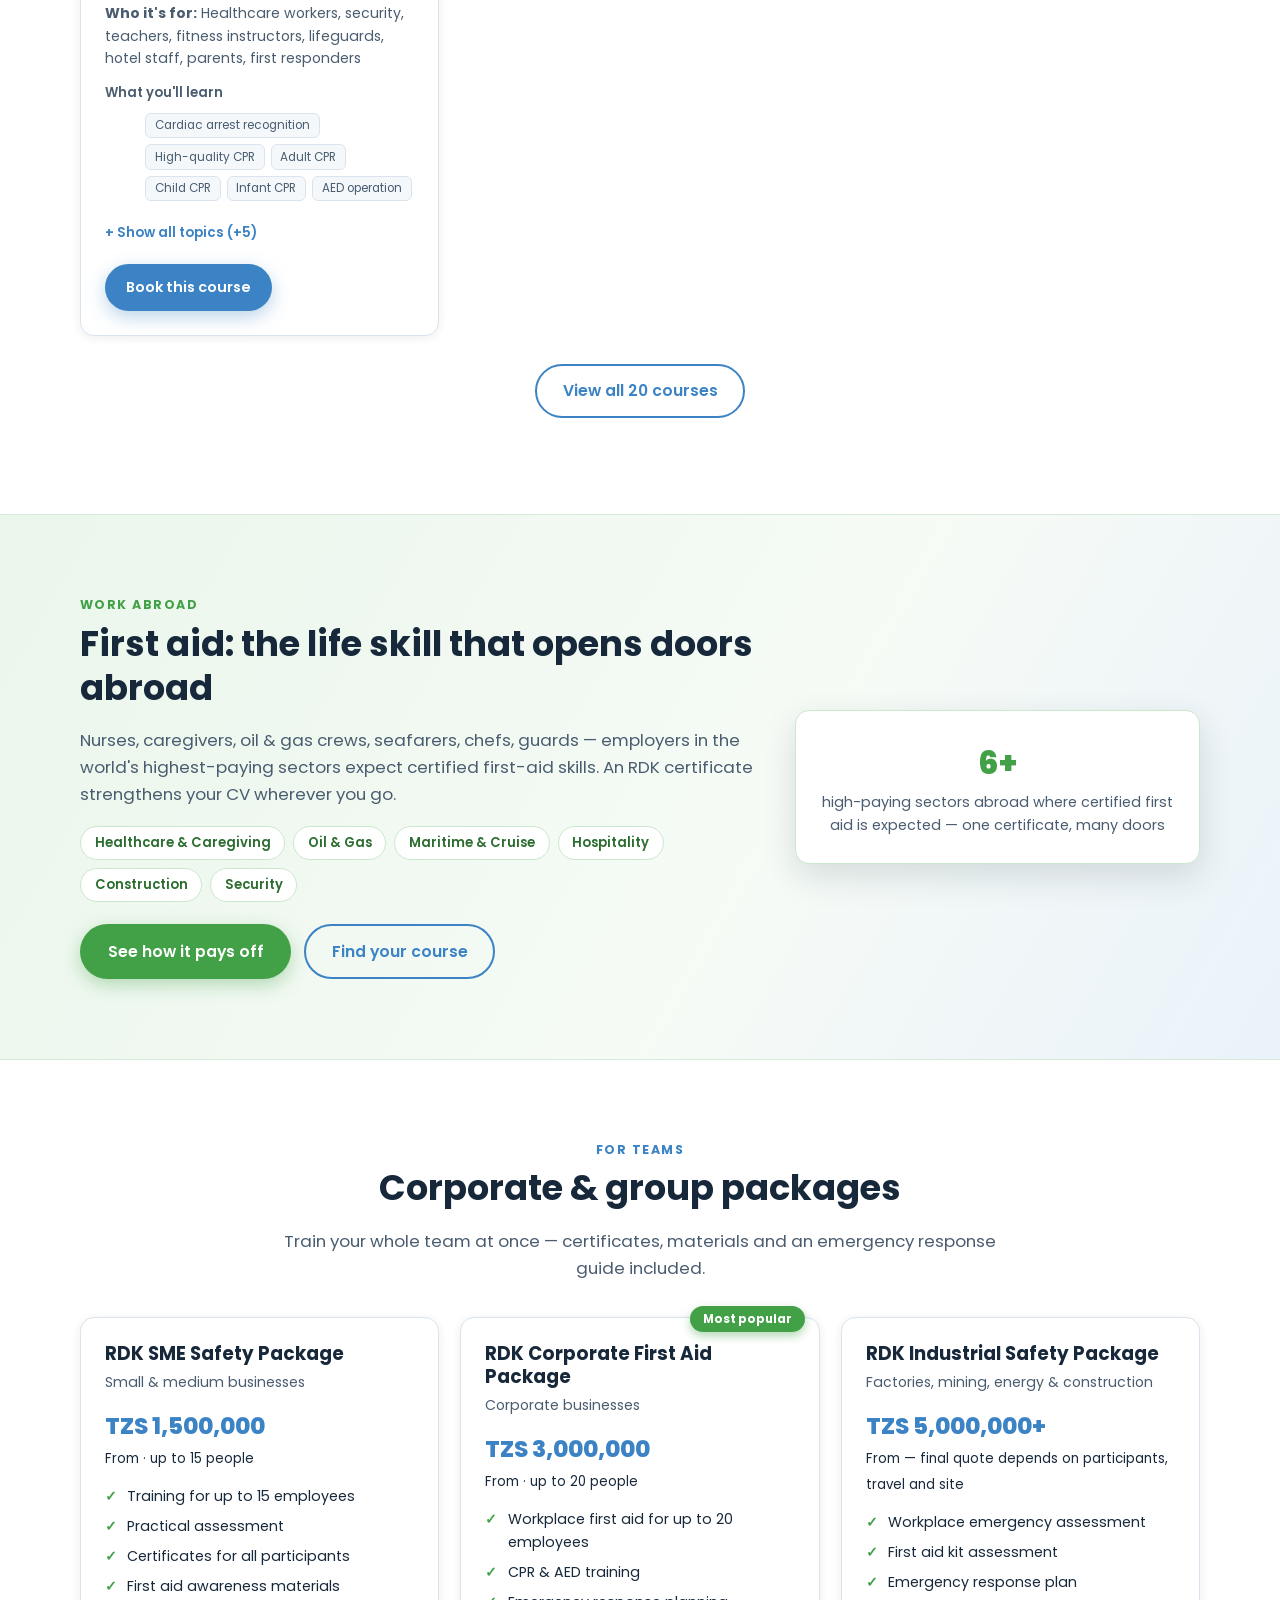
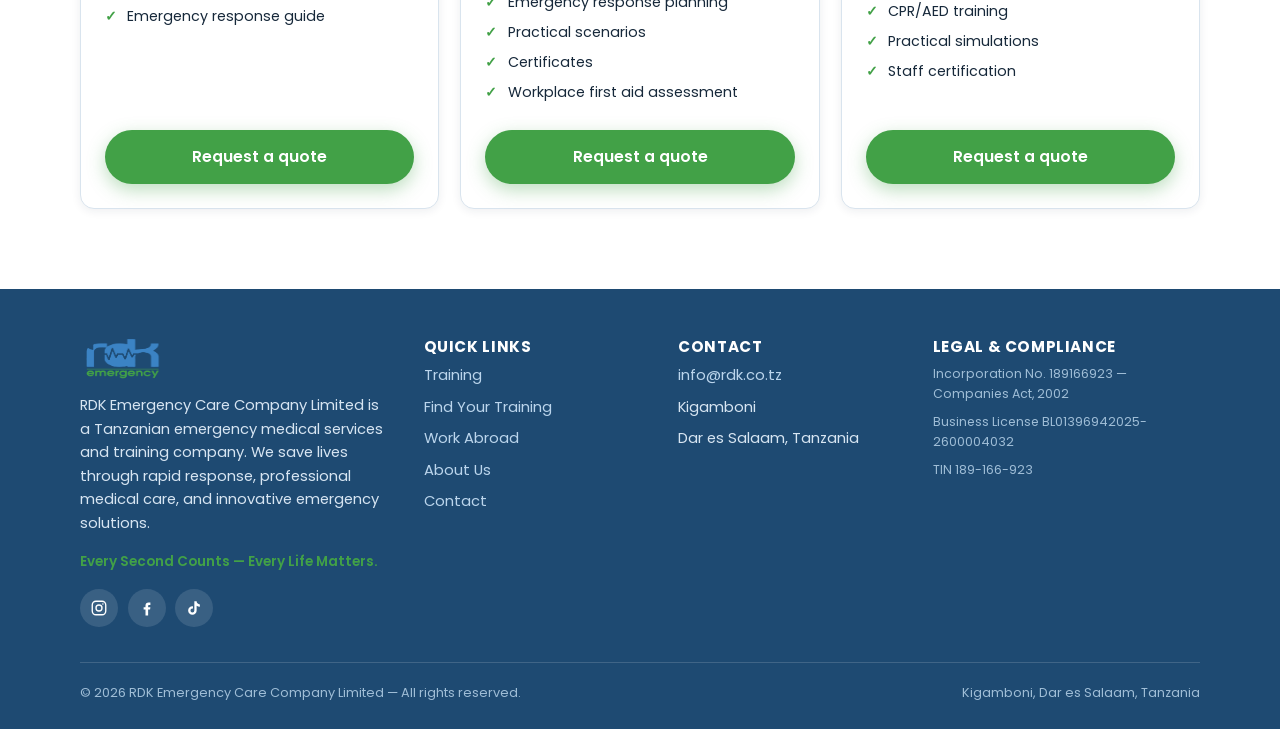
==== commit b2b5f44b: "Revision + Phase 4: new logo/hero photo, emphasized certificate phrase, Swahili corrections, quiz le" ====
--- a/index.html
+++ b/index.html
@@ -32,10 +32,10 @@
           </svg>
         </div>
         <aside class="hero-card" aria-label="RDK quick facts">
-          <div style="padding:2rem 1.6rem; text-align:center;">
-            <img src="assets/img/rdk-logo.png" alt="RDK Emergency Care logo" width="185" height="133" style="margin:0 auto 1rem;">
-            <p style="font-weight:700; font-size:1.05rem; margin-bottom:.2em;" data-i18n="hero.cardTitle"></p>
-            <p class="muted" style="font-size:.9rem; margin:0;" data-i18n="hero.cardSub"></p>
+          <img class="hero-photo" src="assets/img/hero-firstaid.jpg" alt="RDK first-aid training session at an office" width="1200" height="800" loading="lazy">
+          <div style="padding:1.3rem 1.4rem 1.1rem;">
+            <p style="font-weight:700; font-size:1.05rem; margin-bottom:.35em;" data-i18n="hero.cardTitle"></p>
+            <p class="hero-emph" data-i18n="hero.cardSub"></p>
           </div>
           <div style="display:grid; grid-template-columns:1fr 1fr 1fr; border-top:1px solid var(--line);">
             <div style="padding:.9rem .4rem; border-right:1px solid var(--line);">
--- a/assets/css/styles.css
+++ b/assets/css/styles.css
@@ -151,7 +151,13 @@
   background: #fff; border: 1px solid var(--line); border-radius: var(--radius);
   box-shadow: var(--shadow-lg); overflow: hidden;
 }
-.hero-card img { width: 100%; height: 100%; object-fit: cover; }
+.hero-card img.hero-photo {
+  width: 100%; aspect-ratio: 3 / 2; object-fit: cover; display: block;
+}
+.hero-emph {
+  color: var(--accent); font-weight: 800; font-size: 1.12rem;
+  line-height: 1.4; margin: 0;
+}
 .hero-card-caption {
   padding: .8rem 1.1rem; display: flex; align-items: center; gap: .6rem;
   font-size: .85rem; color: var(--ink-soft); border-top: 1px solid var(--line);
@@ -376,6 +382,127 @@
 .page-hero h1 { font-size: clamp(1.7rem, 4vw, 2.6rem); }
 .page-hero .lead { margin-bottom: 0; }
 
+/* ---------- quiz ---------- */
+.quiz-shell { max-width: 680px; margin: 0 auto; }
+.quiz-box {
+  background: #fff; border: 1px solid var(--line); border-radius: var(--radius);
+  box-shadow: var(--shadow-lg); padding: clamp(1.4rem, 4vw, 2.4rem);
+}
+.quiz-progress { margin-bottom: 1.6rem; }
+.quiz-progress .meta {
+  display: flex; justify-content: space-between; font-size: .8rem;
+  color: var(--ink-soft); font-weight: 600; margin-bottom: .45rem;
+}
+.progress-track {
+  height: 8px; background: var(--brand-soft); border-radius: 999px; overflow: hidden;
+}
+.progress-fill {
+  height: 100%; width: 0; background: linear-gradient(90deg, var(--brand), var(--accent));
+  border-radius: 999px; transition: width .35s ease;
+}
+.quiz-q { font-size: 1.2rem; margin-bottom: 1.2rem; }
+.quiz-select {
+  width: 100%; padding: .85rem 1rem; font: 500 1rem var(--font);
+  color: var(--ink); background: #fff;
+  border: 1.5px solid var(--line); border-radius: var(--radius-sm);
+  appearance: none; -webkit-appearance: none;
+  background-image: url("data:image/svg+xml;charset=UTF-8,%3Csvg xmlns='http://www.w3.org/2000/svg' width='14' height='9' viewBox='0 0 14 9'%3E%3Cpath d='M1 1l6 6 6-6' fill='none' stroke='%233B83C4' stroke-width='2.2' stroke-linecap='round' stroke-linejoin='round'/%3E%3C/svg%3E");
+  background-repeat: no-repeat; background-position: right 1rem center;
+  cursor: pointer; transition: .15s ease;
+}
+.quiz-select:hover { border-color: var(--brand); }
+.quiz-select:focus { outline: 3px solid rgba(59, 131, 196, .35); outline-offset: 1px; border-color: var(--brand); }
+.quiz-select:invalid, .quiz-select option[value=""] { color: var(--ink-soft); }
+.quiz-nav { display: flex; justify-content: space-between; gap: .8rem; margin-top: 1.6rem; }
+
+/* results */
+.result-best {
+  border: 2px solid var(--accent); border-radius: var(--radius); padding: 1.6rem;
+  background: linear-gradient(180deg, #F6FBF6, #fff); box-shadow: var(--shadow-lg);
+  margin-bottom: 1.6rem;
+}
+.result-best .best-tag {
+  display: inline-block; background: var(--accent); color: #fff; border-radius: 999px;
+  font-size: .74rem; font-weight: 700; padding: .25rem .8rem; margin-bottom: .8rem;
+}
+.result-best h3 { font-size: 1.3rem; }
+.why-list { list-style: none; margin: 1rem 0 0; padding: 0; }
+.why-list li { padding-left: 1.5rem; position: relative; margin-bottom: .4rem; font-size: .92rem; }
+.why-list li::before {
+  content: "✓"; position: absolute; left: 0; color: var(--accent); font-weight: 800;
+}
+.abroad-note {
+  background: var(--accent-soft); border: 1px solid #CBE8CD; border-radius: var(--radius);
+  padding: 1.2rem 1.4rem; margin: 1.6rem 0;
+}
+.abroad-note h4 { color: #2C6E30; margin-bottom: .3em; }
+.abroad-note p { font-size: .92rem; color: var(--ink-soft); margin-bottom: .8rem; }
+.quiz-result-actions { display: flex; flex-wrap: wrap; gap: .7rem; margin-top: 1.2rem; }
+.group-note {
+  background: var(--brand-soft); border: 1px solid #C7DDF0; border-radius: var(--radius-sm);
+  padding: .9rem 1.1rem; font-size: .9rem; margin-top: 1rem; color: var(--brand-deep);
+}
+
+/* ---------- work-abroad sectors ---------- */
+.sector-card .course-meta a.pill { text-decoration: none; font-size: .8rem; }
+.sector-card .course-meta a.pill:hover { background: var(--brand); color: #fff; }
+
+/* ---------- about: leaders ---------- */
+.leader-card img {
+  width: 100%; aspect-ratio: 4 / 4.6; object-fit: cover;
+  border-radius: var(--radius-sm); margin-bottom: .4rem;
+}
+.initials-avatar {
+  width: 100%; aspect-ratio: 4 / 4.6; border-radius: var(--radius-sm);
+  background: linear-gradient(135deg, var(--brand-soft), var(--brand));
+  color: #fff; display: flex; align-items: center; justify-content: center;
+  font-size: 3rem; font-weight: 800; letter-spacing: .05em; margin-bottom: .4rem;
+}
+
+/* ---------- contact ---------- */
+.contact-grid { display: grid; gap: 1.4rem; align-items: start; }
+@media (min-width: 900px) { .contact-grid { grid-template-columns: .8fr 1.2fr; } }
+.contact-line { display: flex; gap: .9rem; align-items: flex-start; margin-top: 1.1rem; }
+.contact-line .chip { margin: 0; flex: none; width: 40px; height: 40px; }
+.form-field { margin-bottom: 1rem; }
+.form-field label {
+  display: block; font-size: .85rem; font-weight: 600; margin-bottom: .35rem; color: var(--ink);
+}
+.form-field input, .form-field select, .form-field textarea {
+  width: 100%; padding: .75rem .9rem; font: 500 .95rem var(--font);
+  color: var(--ink); background: #fff; border: 1.5px solid var(--line);
+  border-radius: var(--radius-sm); transition: .15s ease;
+}
+.form-field input:focus, .form-field select:focus, .form-field textarea:focus {
+  outline: 3px solid rgba(59, 131, 196, .3); border-color: var(--brand);
+}
+
+/* ---------- quiz lead capture ---------- */
+.lead-box { margin-top: 1.6rem; border-style: dashed; }
+.lead-box h4 { margin-bottom: .3em; }
+.lead-fields { display: grid; gap: .7rem; }
+@media (min-width: 560px) { .lead-fields { grid-template-columns: 1fr 1.4fr; } }
+.lead-fields input {
+  width: 100%; padding: .7rem .9rem; font: 500 .92rem var(--font);
+  border: 1.5px solid var(--line); border-radius: var(--radius-sm);
+  color: var(--ink); background: #fff;
+}
+.lead-fields input:focus { outline: 3px solid rgba(59, 131, 196, .3); border-color: var(--brand); }
+.lead-status { font-size: .84rem; margin: .6rem 0 0; min-height: 1.1em; }
+.lead-status.is-ok { color: var(--accent); font-weight: 600; }
+.lead-status.is-bad { color: var(--danger); font-weight: 600; }
+
+/* ---------- social icons ---------- */
+.social-row { display: flex; gap: .6rem; margin-top: 1rem; }
+.social-row a {
+  display: inline-flex; align-items: center; justify-content: center;
+  width: 38px; height: 38px; border-radius: 50%;
+  background: rgba(255, 255, 255, .12); color: #fff;
+  transition: .16s ease;
+}
+.social-row a:hover { transform: translateY(-3px); background: #fff; color: var(--brand-deep); }
+.social-row svg { width: 18px; height: 18px; }
+
 /* ---------- utilities ---------- */
 .mt-1 { margin-top: .5rem; } .mt-2 { margin-top: 1rem; } .mt-3 { margin-top: 1.75rem; }
 .mb-0 { margin-bottom: 0; }
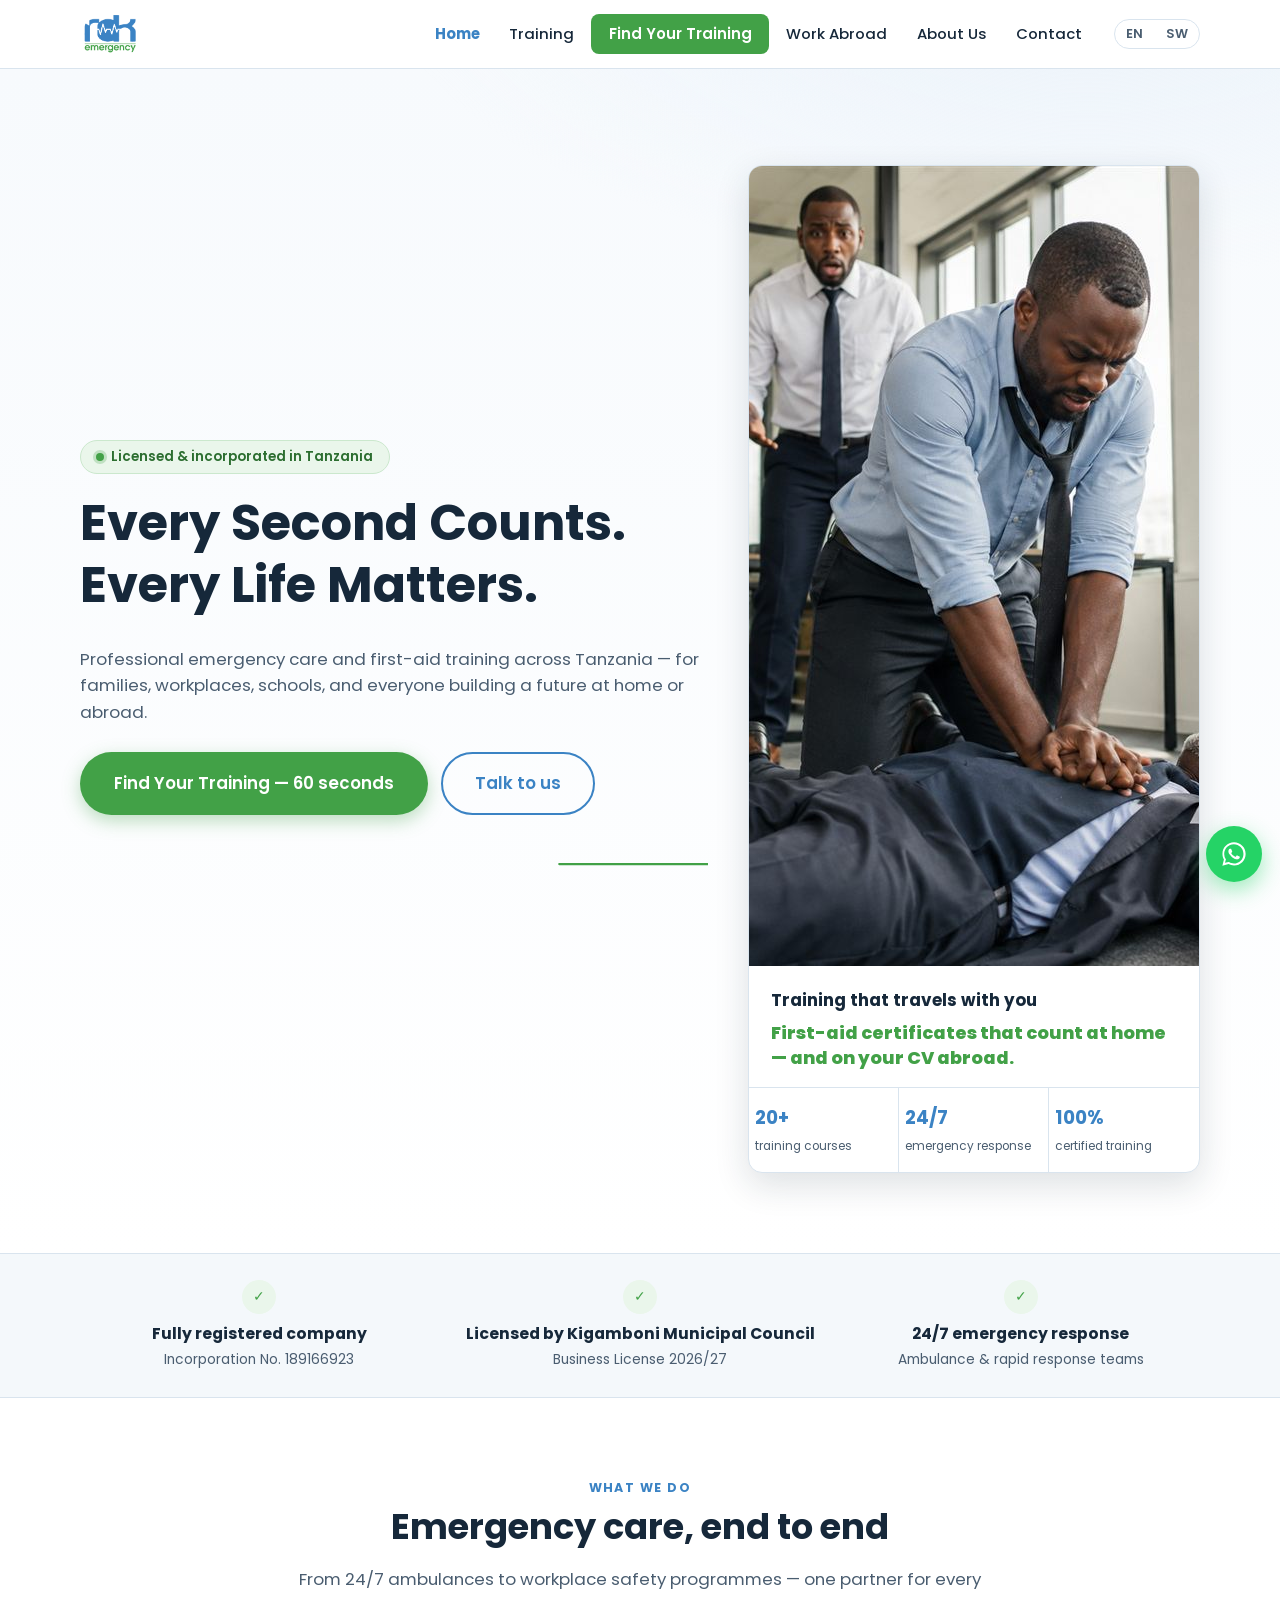
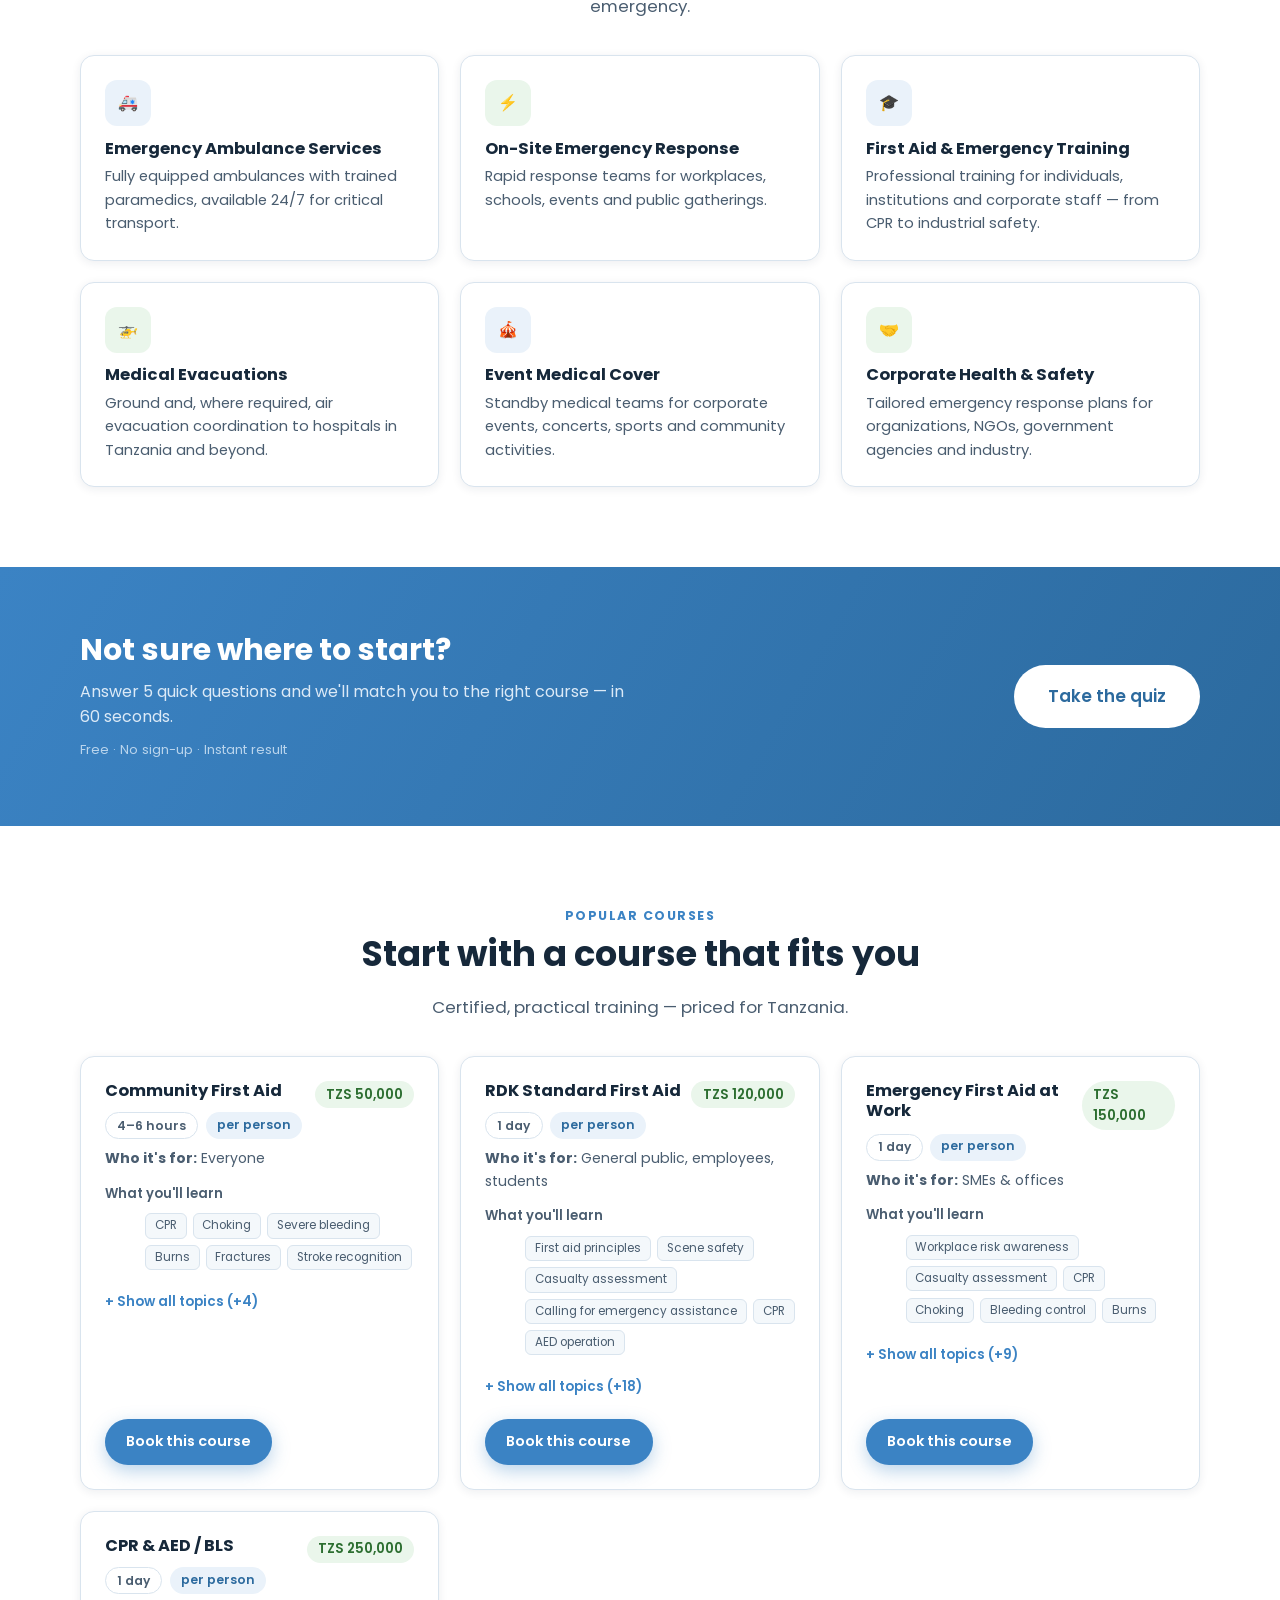
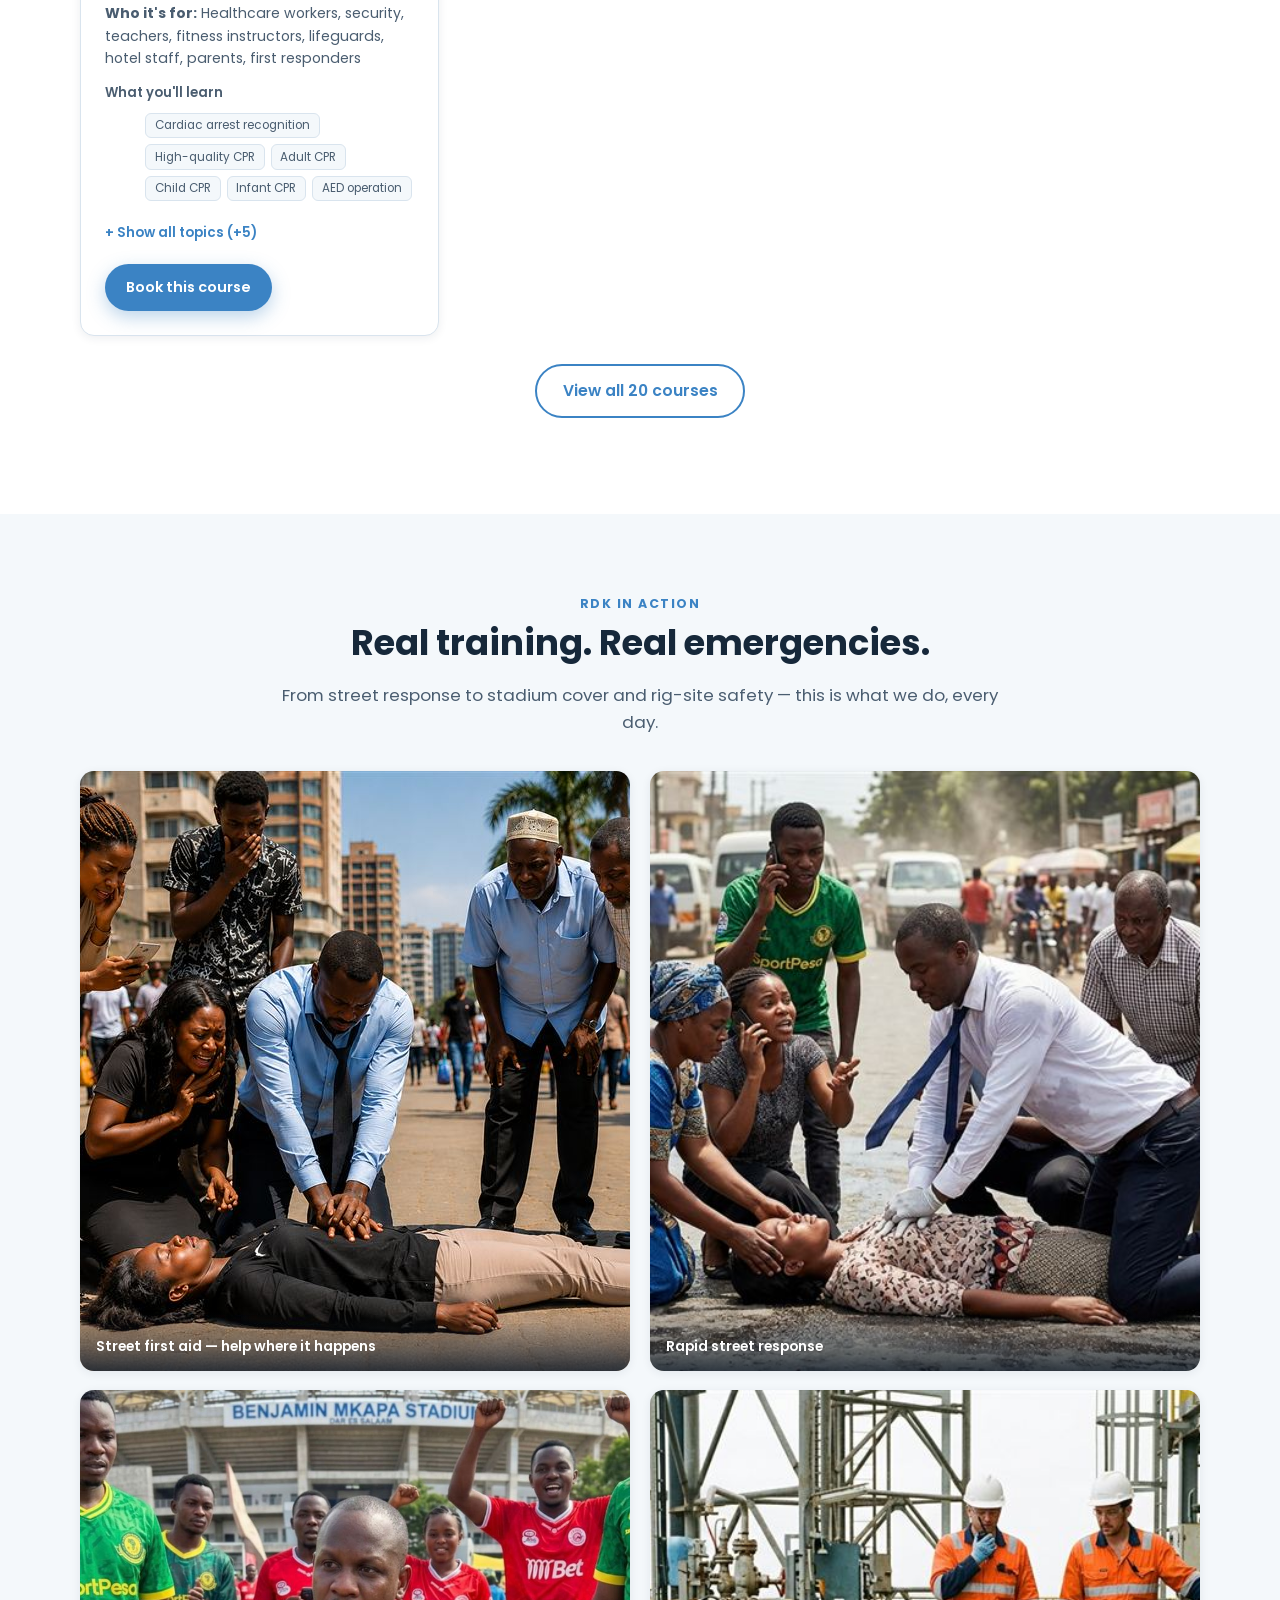
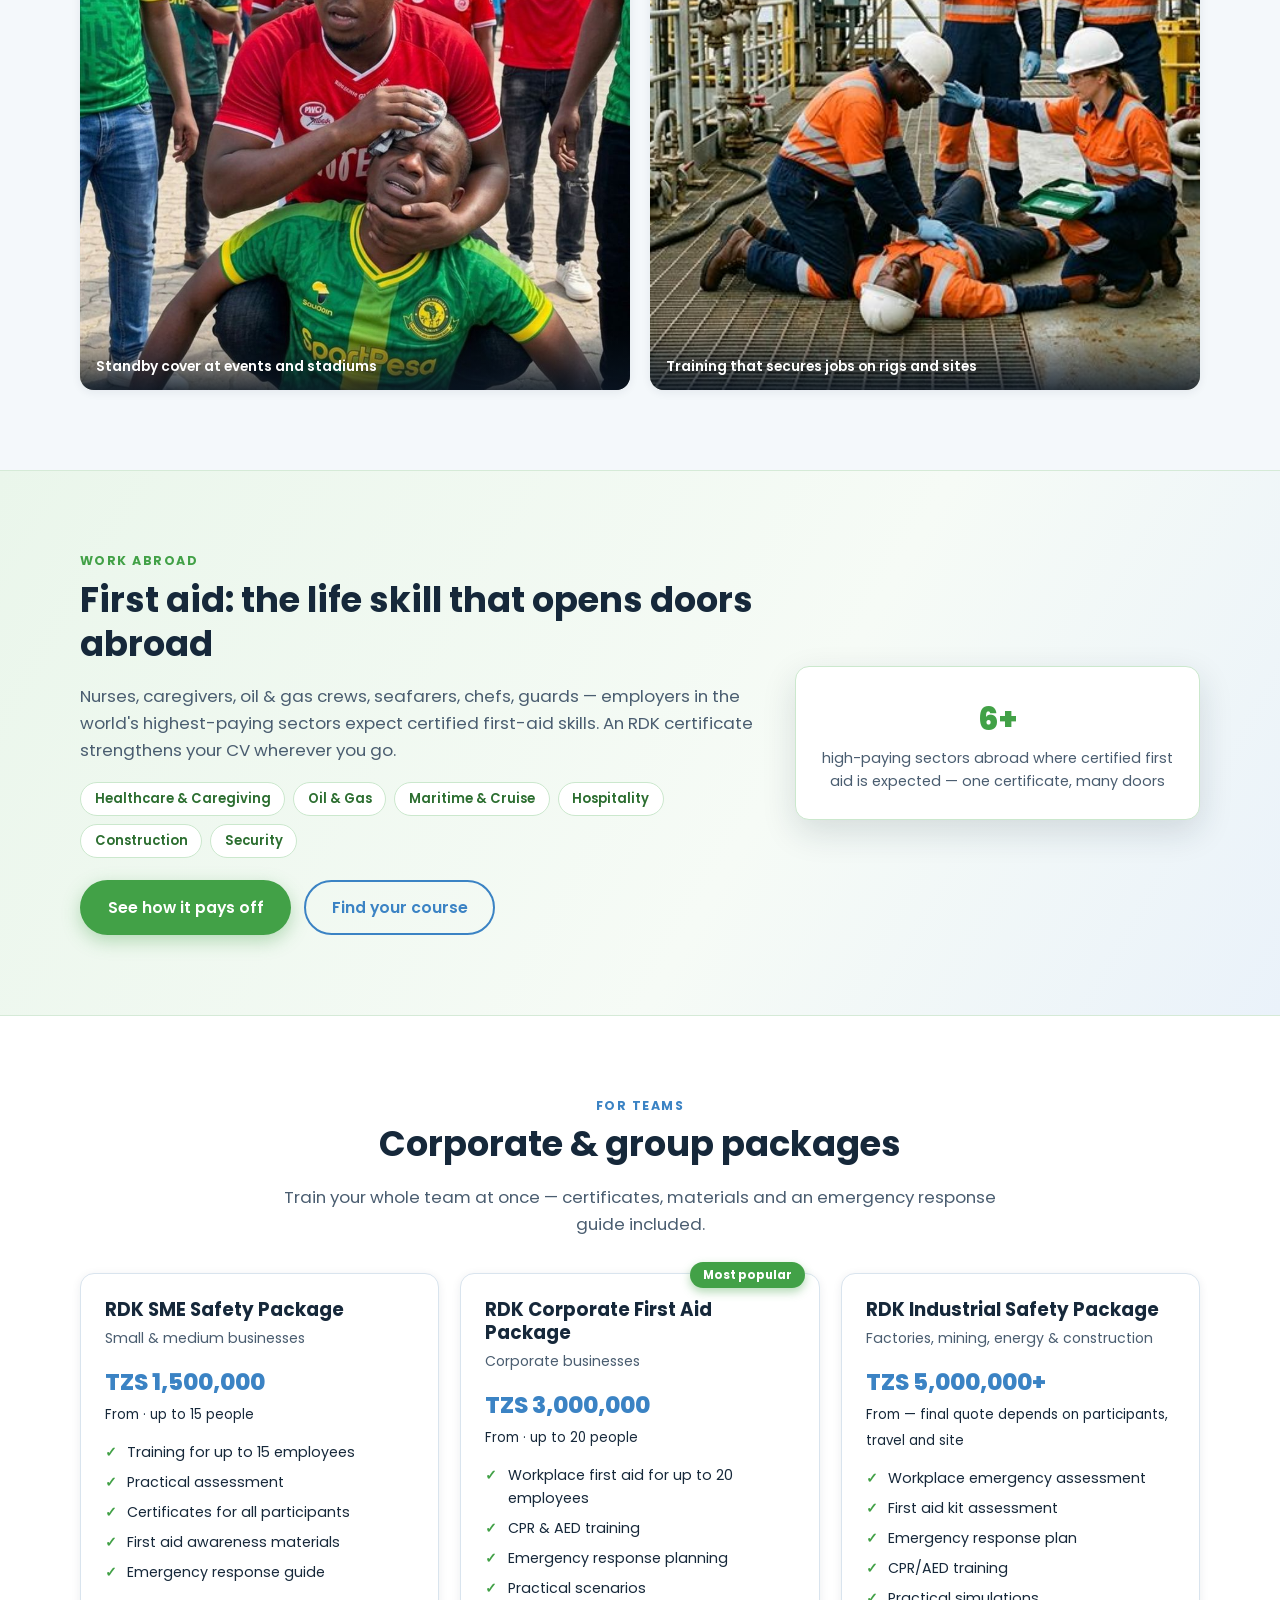
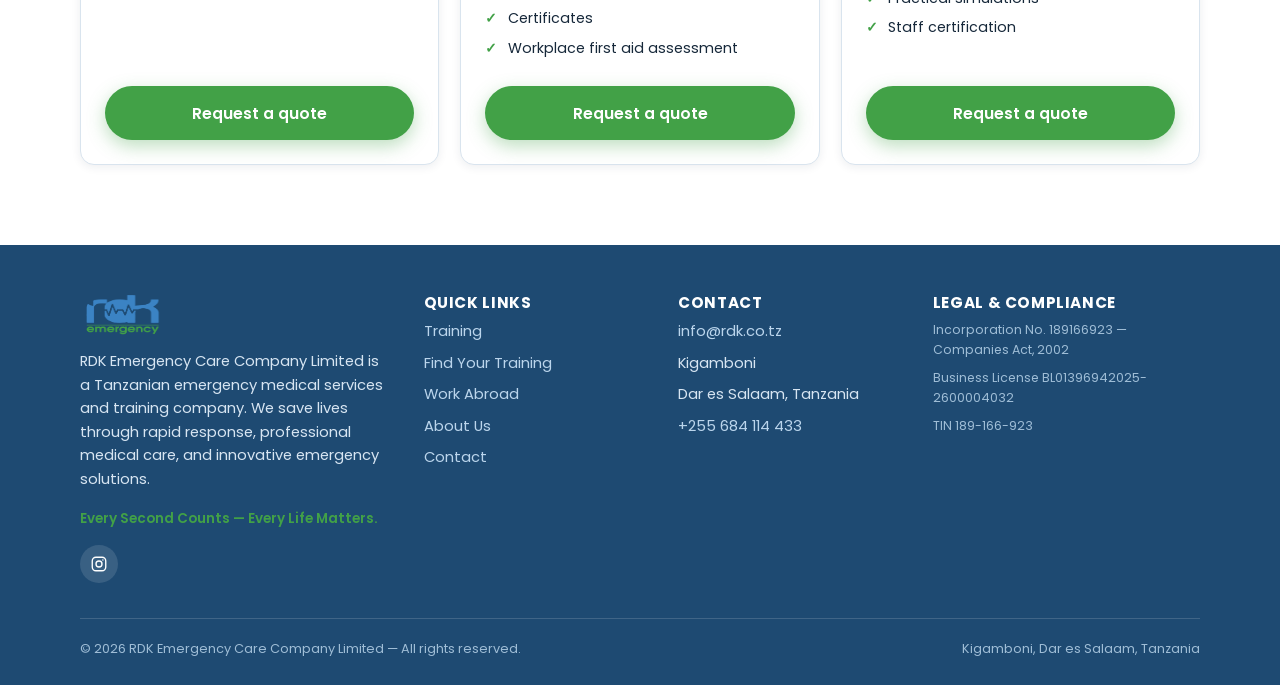
==== commit 60e60c6c: "Go-live details: WhatsApp +255648114433 active, Instagram link, photo gallery (4 action photos), rig" ====
--- a/index.html
+++ b/index.html
@@ -149,6 +149,35 @@
     </div>
   </section>
 
+  <!-- Photo gallery -->
+  <section class="section section-soft" id="gallery">
+    <div class="container">
+      <div class="section-head center reveal">
+        <span class="eyebrow" data-i18n="gallery.eyebrow"></span>
+        <h2 data-i18n="gallery.title"></h2>
+        <p class="lead" data-i18n="gallery.sub"></p>
+      </div>
+      <div class="gallery-grid">
+        <figure class="gallery-item reveal">
+          <img src="assets/img/gallery-street-firstaid.jpg" alt="RDK team providing street first aid" loading="lazy" width="900" height="600">
+          <figcaption data-i18n="gallery.cap1"></figcaption>
+        </figure>
+        <figure class="gallery-item reveal">
+          <img src="assets/img/gallery-street-response.jpg" alt="RDK rapid street response team" loading="lazy" width="900" height="600">
+          <figcaption data-i18n="gallery.cap2"></figcaption>
+        </figure>
+        <figure class="gallery-item reveal">
+          <img src="assets/img/gallery-stadium.jpg" alt="RDK standby medical team at a stadium event" loading="lazy" width="900" height="600">
+          <figcaption data-i18n="gallery.cap3"></figcaption>
+        </figure>
+        <figure class="gallery-item reveal">
+          <img src="assets/img/gallery-rigs.jpg" alt="RDK safety training for rig and site jobs" loading="lazy" width="900" height="600">
+          <figcaption data-i18n="gallery.cap4"></figcaption>
+        </figure>
+      </div>
+    </div>
+  </section>
+
   <!-- Work abroad teaser -->
   <section class="section abroad-teaser" id="work-abroad">
     <div class="container abroad-inner">
--- a/assets/css/styles.css
+++ b/assets/css/styles.css
@@ -503,6 +503,28 @@
 .social-row a:hover { transform: translateY(-3px); background: #fff; color: var(--brand-deep); }
 .social-row svg { width: 18px; height: 18px; }
 
+/* ---------- photo gallery ---------- */
+.gallery-grid {
+  display: grid; gap: 1.2rem;
+  grid-template-columns: repeat(2, 1fr);
+}
+@media (max-width: 640px) { .gallery-grid { grid-template-columns: 1fr; } }
+.gallery-item {
+  margin: 0; position: relative; border-radius: var(--radius);
+  overflow: hidden; box-shadow: var(--shadow);
+}
+.gallery-item img {
+  width: 100%; aspect-ratio: 3 / 2; object-fit: cover;
+  transition: transform .35s ease;
+}
+.gallery-item:hover img { transform: scale(1.04); }
+.gallery-item figcaption {
+  position: absolute; inset: auto 0 0 0;
+  background: linear-gradient(transparent, rgba(10, 22, 36, .82));
+  color: #fff; font-size: .86rem; font-weight: 600;
+  padding: 1.6rem 1rem .8rem;
+}
+
 /* ---------- utilities ---------- */
 .mt-1 { margin-top: .5rem; } .mt-2 { margin-top: 1rem; } .mt-3 { margin-top: 1.75rem; }
 .mb-0 { margin-bottom: 0; }
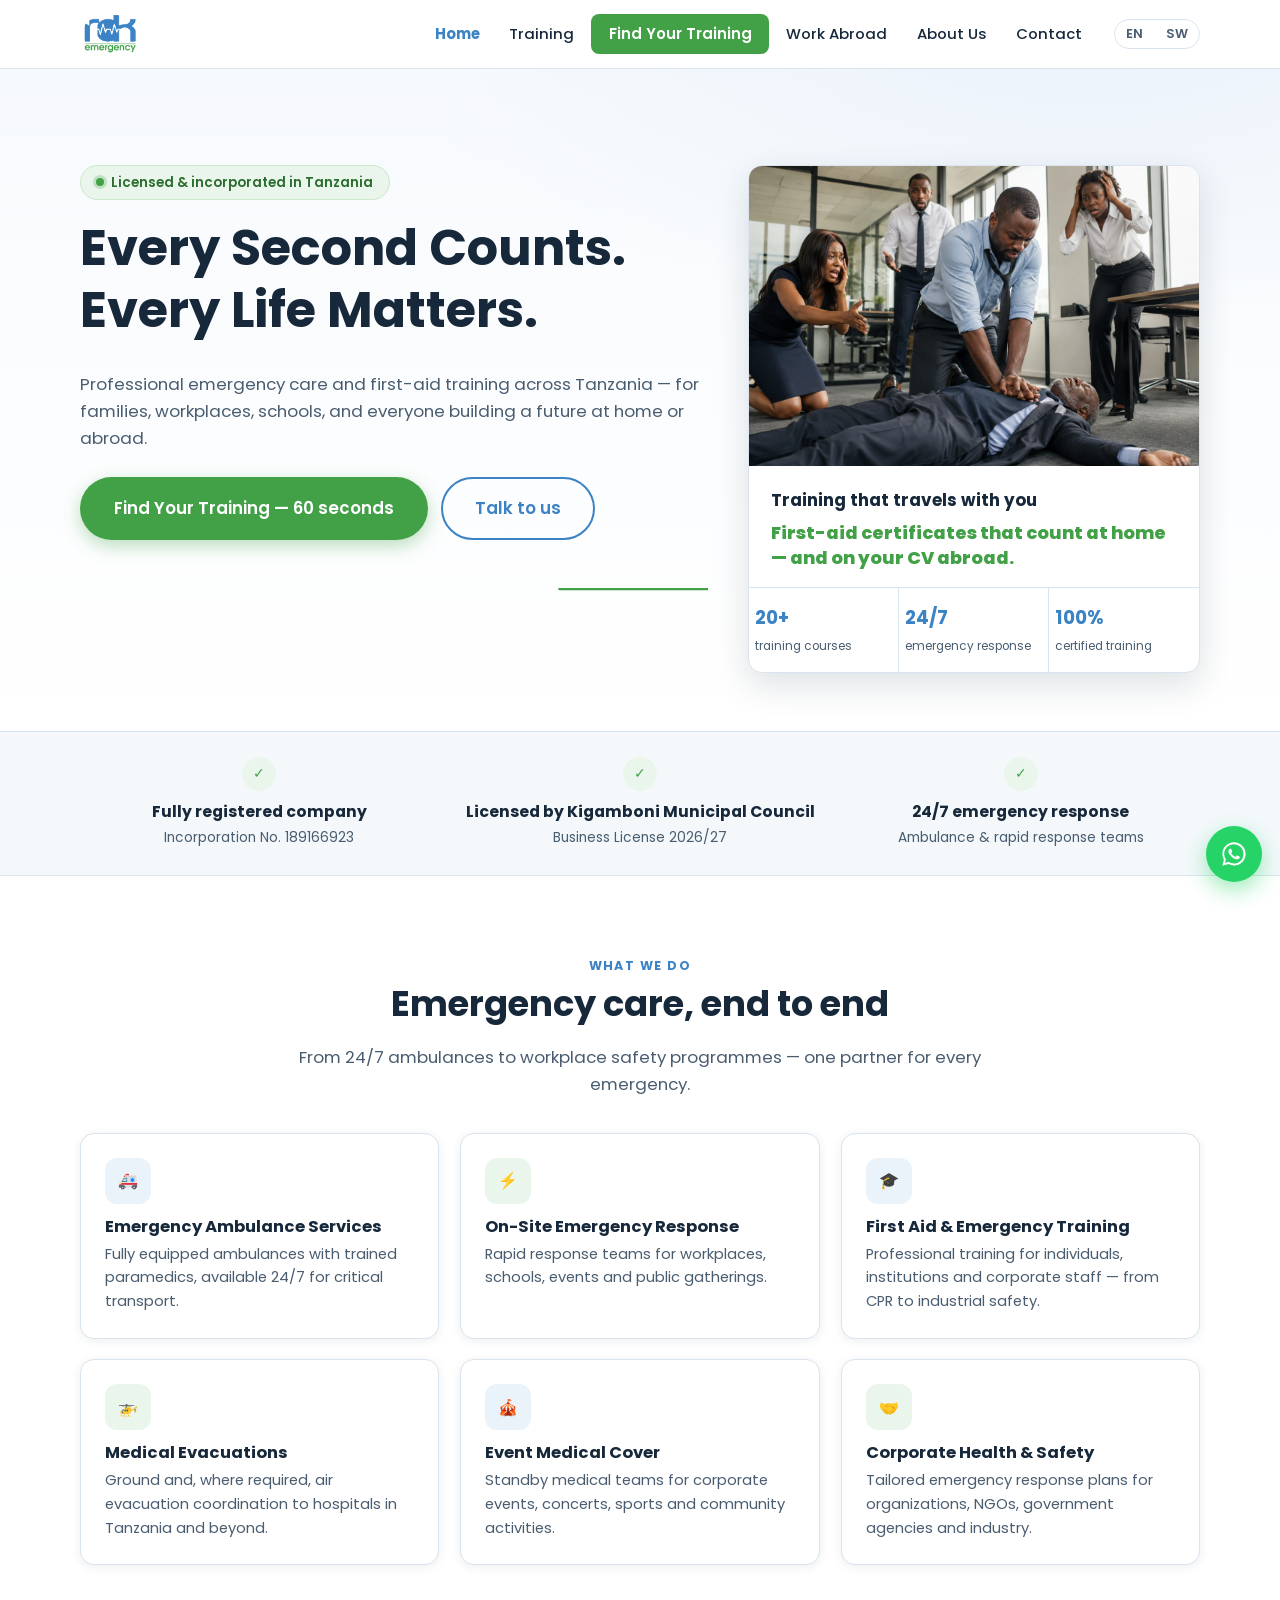
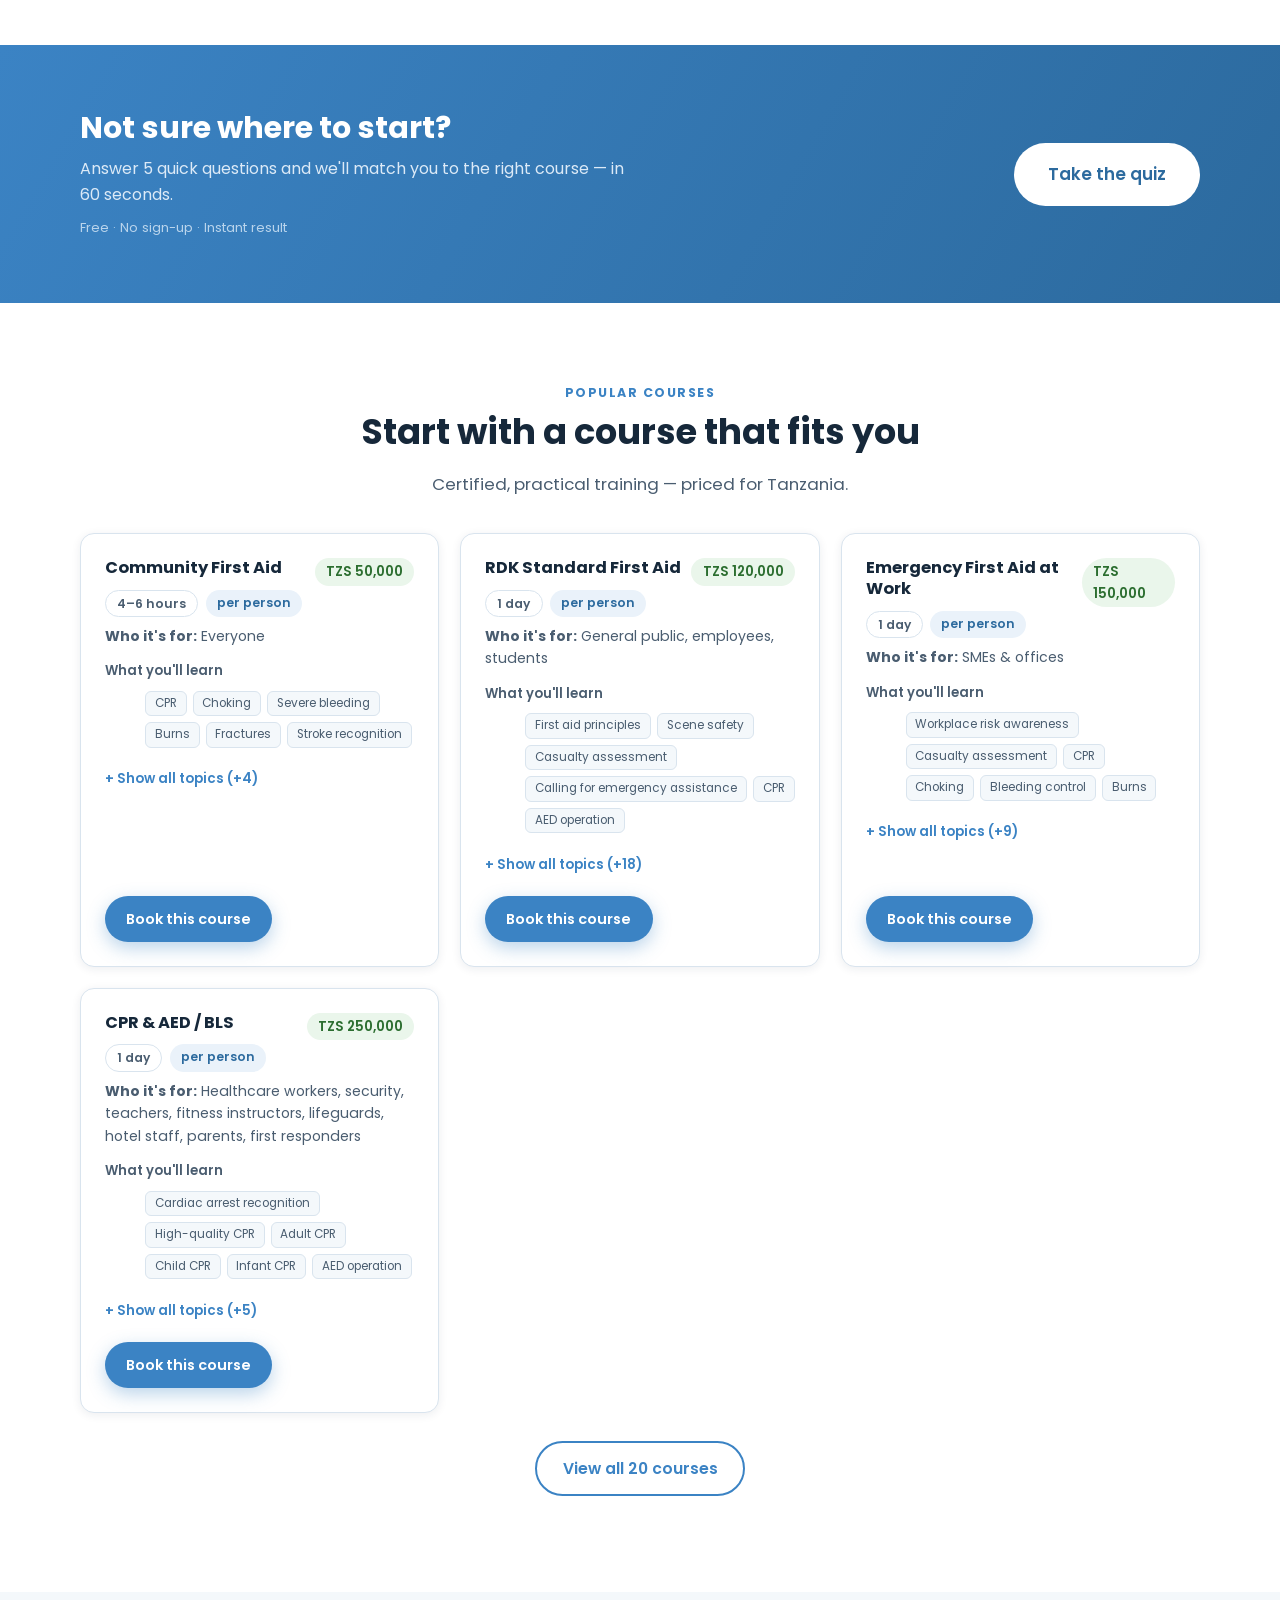
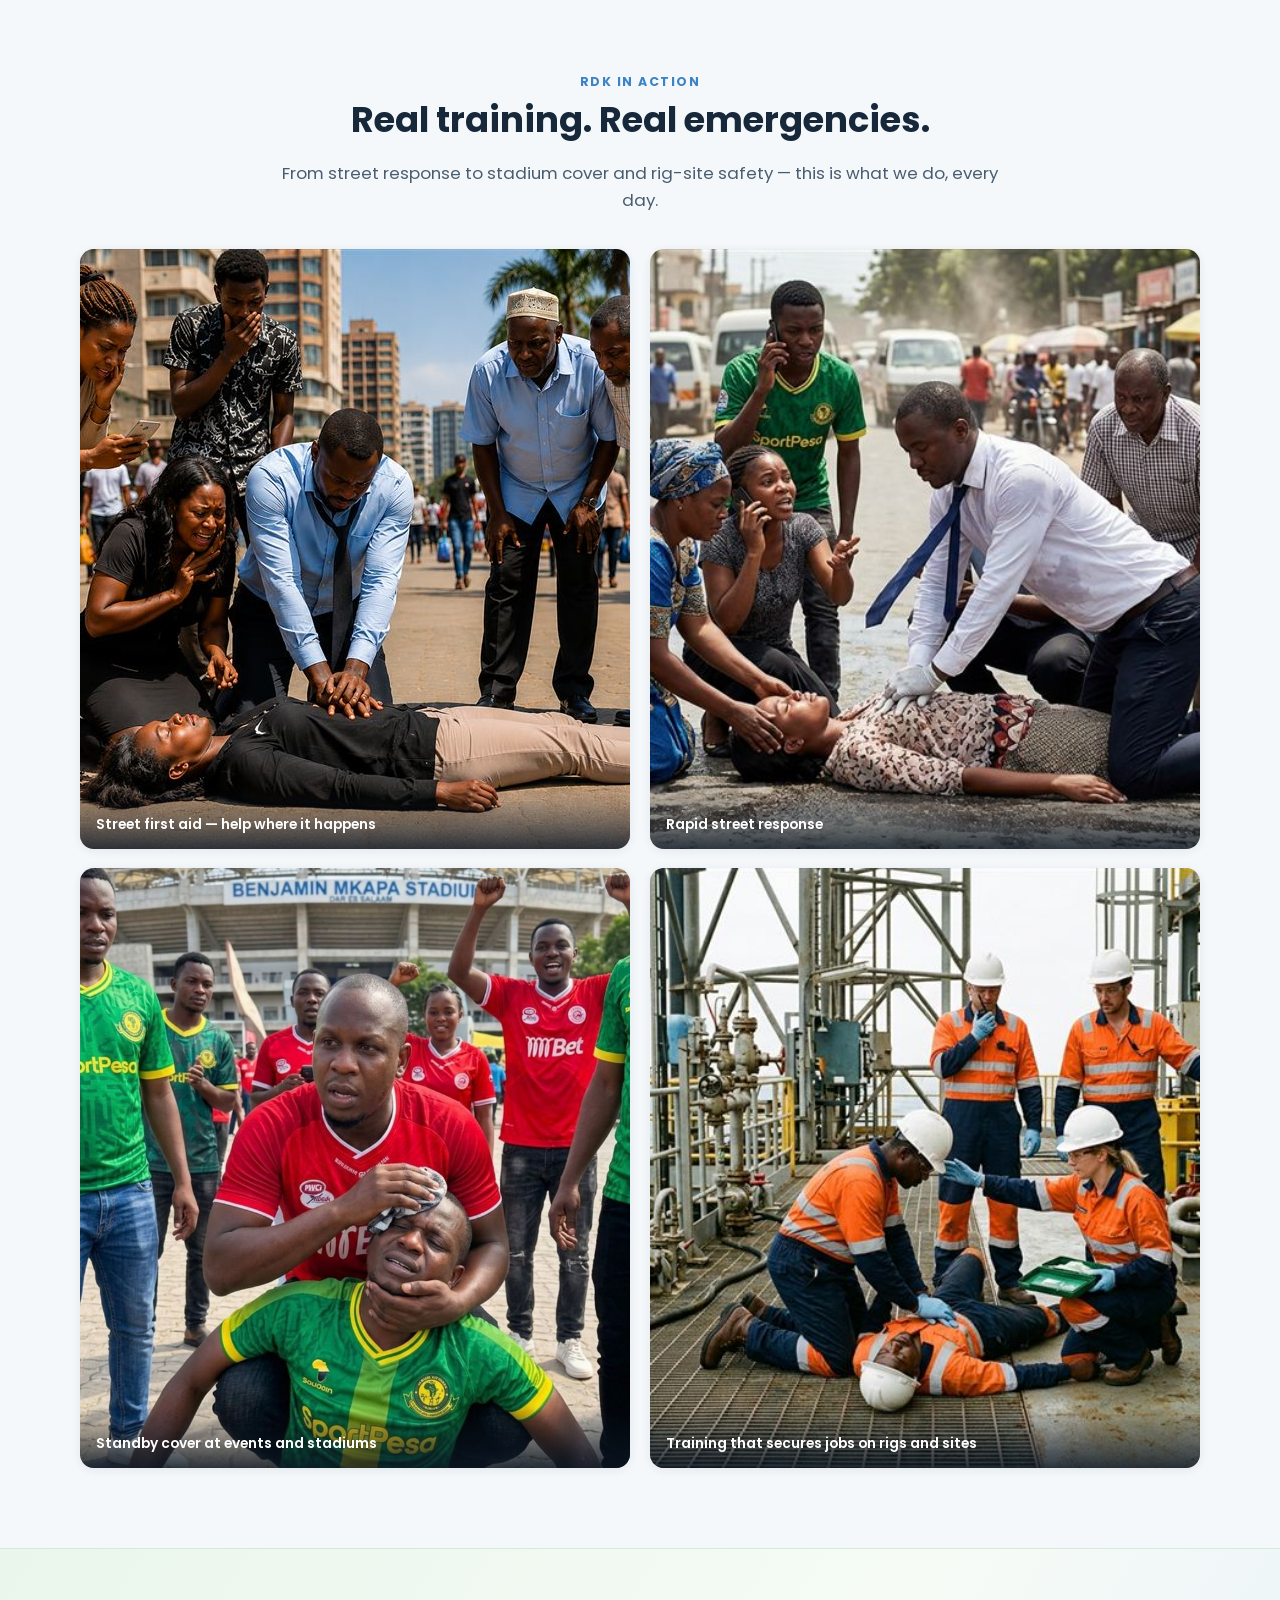
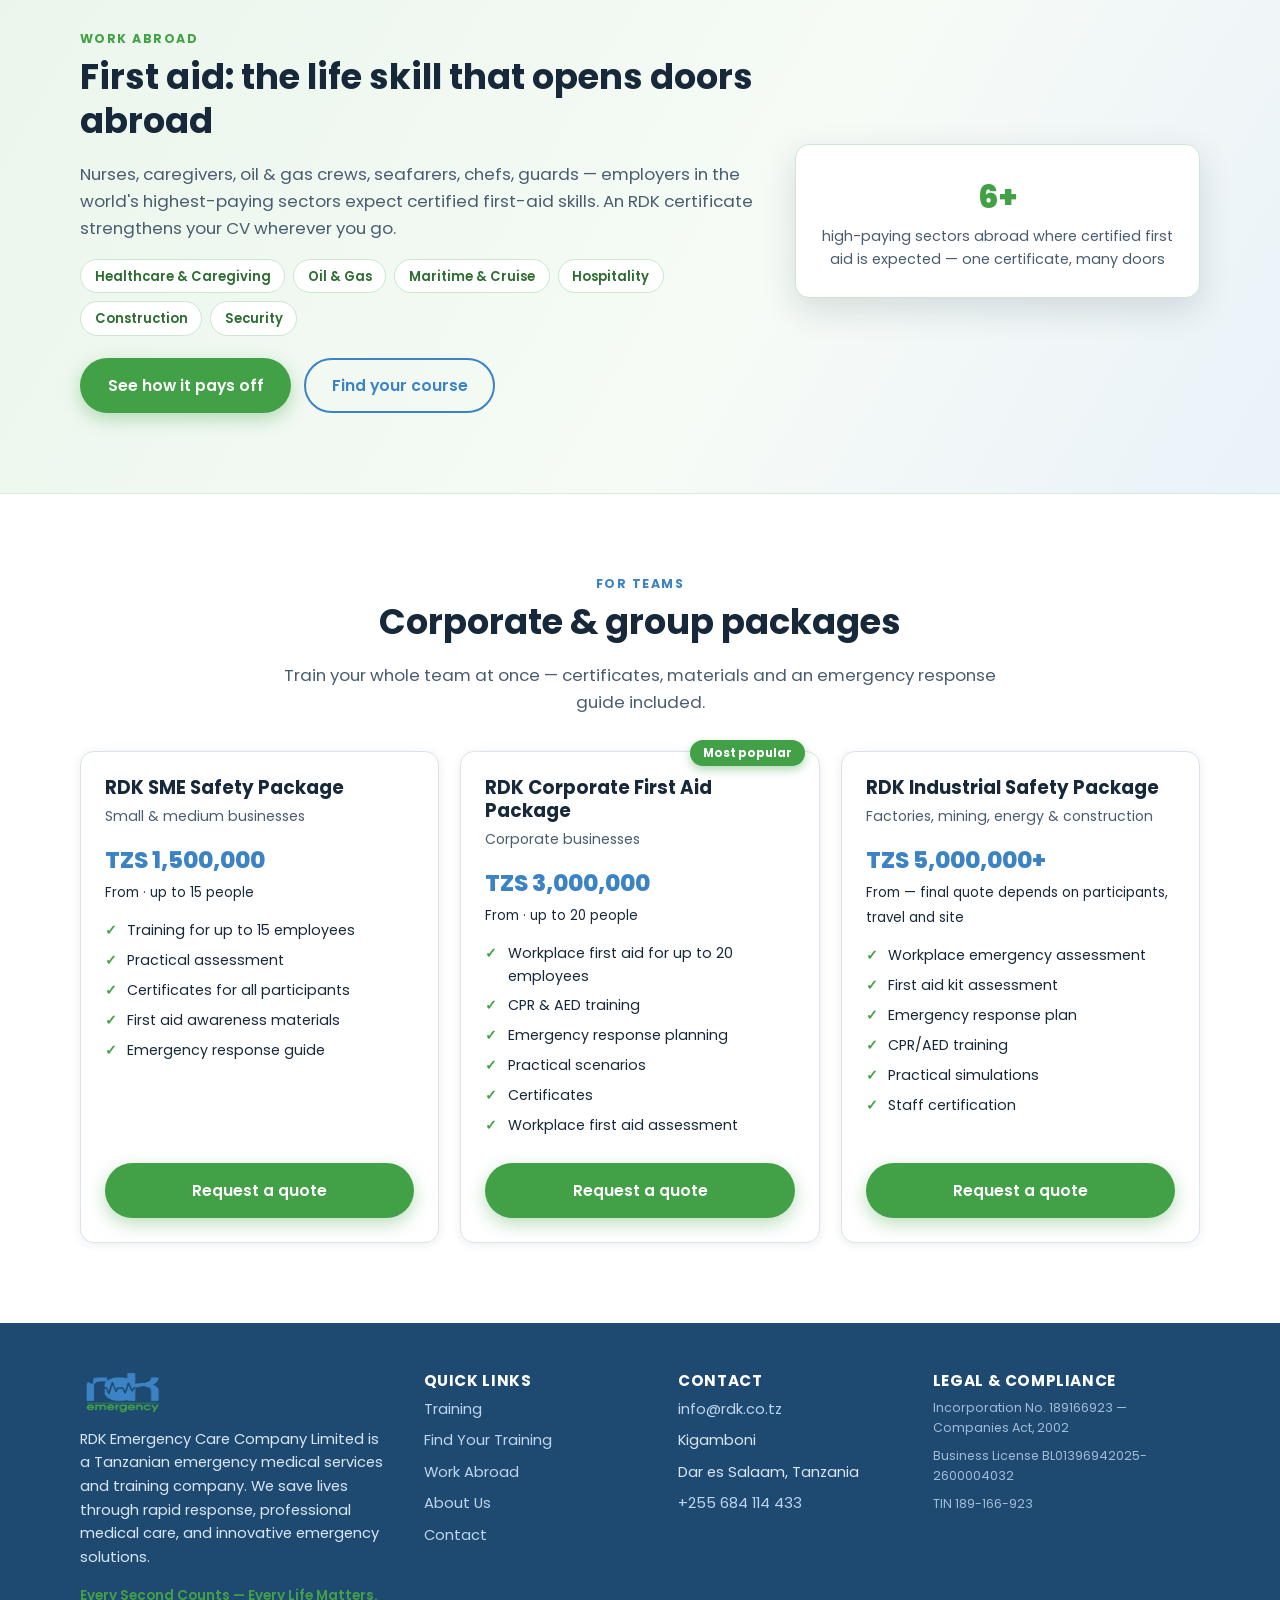
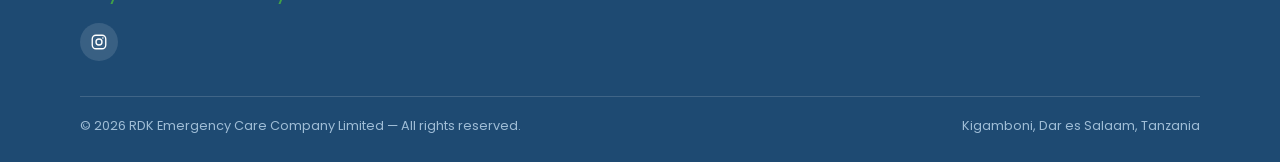
==== commit 031065bf: "Refactor quiz questions and home gallery into data.js (CMS prerequisite) - QUESTIONS, quiz time budg" ====
--- a/index.html
+++ b/index.html
@@ -157,24 +157,7 @@
         <h2 data-i18n="gallery.title"></h2>
         <p class="lead" data-i18n="gallery.sub"></p>
       </div>
-      <div class="gallery-grid">
-        <figure class="gallery-item reveal">
-          <img src="assets/img/gallery-street-firstaid.jpg" alt="RDK team providing street first aid" loading="lazy" width="900" height="600">
-          <figcaption data-i18n="gallery.cap1"></figcaption>
-        </figure>
-        <figure class="gallery-item reveal">
-          <img src="assets/img/gallery-street-response.jpg" alt="RDK rapid street response team" loading="lazy" width="900" height="600">
-          <figcaption data-i18n="gallery.cap2"></figcaption>
-        </figure>
-        <figure class="gallery-item reveal">
-          <img src="assets/img/gallery-stadium.jpg" alt="RDK standby medical team at a stadium event" loading="lazy" width="900" height="600">
-          <figcaption data-i18n="gallery.cap3"></figcaption>
-        </figure>
-        <figure class="gallery-item reveal">
-          <img src="assets/img/gallery-rigs.jpg" alt="RDK safety training for rig and site jobs" loading="lazy" width="900" height="600">
-          <figcaption data-i18n="gallery.cap4"></figcaption>
-        </figure>
-      </div>
+      <div class="gallery-grid" id="gallery-grid"></div>
     </div>
   </section>
 
--- a/assets/css/styles.css
+++ b/assets/css/styles.css
@@ -129,9 +129,9 @@
   background:
     radial-gradient(1100px 500px at 85% -10%, var(--brand-soft), transparent 65%),
     linear-gradient(180deg, #F7FAFD 0%, #fff 100%);
-  padding: clamp(3.2rem, 8vw, 6rem) 0 clamp(3rem, 7vw, 5rem);
-}
-.hero-grid { display: grid; gap: 2.5rem; align-items: center; }
+  padding: clamp(3.2rem, 8vw, 6rem) 0 clamp(2.4rem, 5vw, 3.6rem);
+}
+.hero-grid { display: grid; gap: 2.5rem; align-items: stretch; }
 @media (min-width: 900px) { .hero-grid { grid-template-columns: 1.25fr .9fr; } }
 .hero-badge {
   display: inline-flex; align-items: center; gap: .45rem;
@@ -150,9 +150,11 @@
 .hero-card {
   background: #fff; border: 1px solid var(--line); border-radius: var(--radius);
   box-shadow: var(--shadow-lg); overflow: hidden;
+  display: flex; flex-direction: column; align-self: stretch;
 }
 .hero-card img.hero-photo {
-  width: 100%; aspect-ratio: 3 / 2; object-fit: cover; display: block;
+  width: 100%; flex: 1 1 auto; min-height: 180px;
+  height: auto; object-fit: cover; display: block;
 }
 .hero-emph {
   color: var(--accent); font-weight: 800; font-size: 1.12rem;
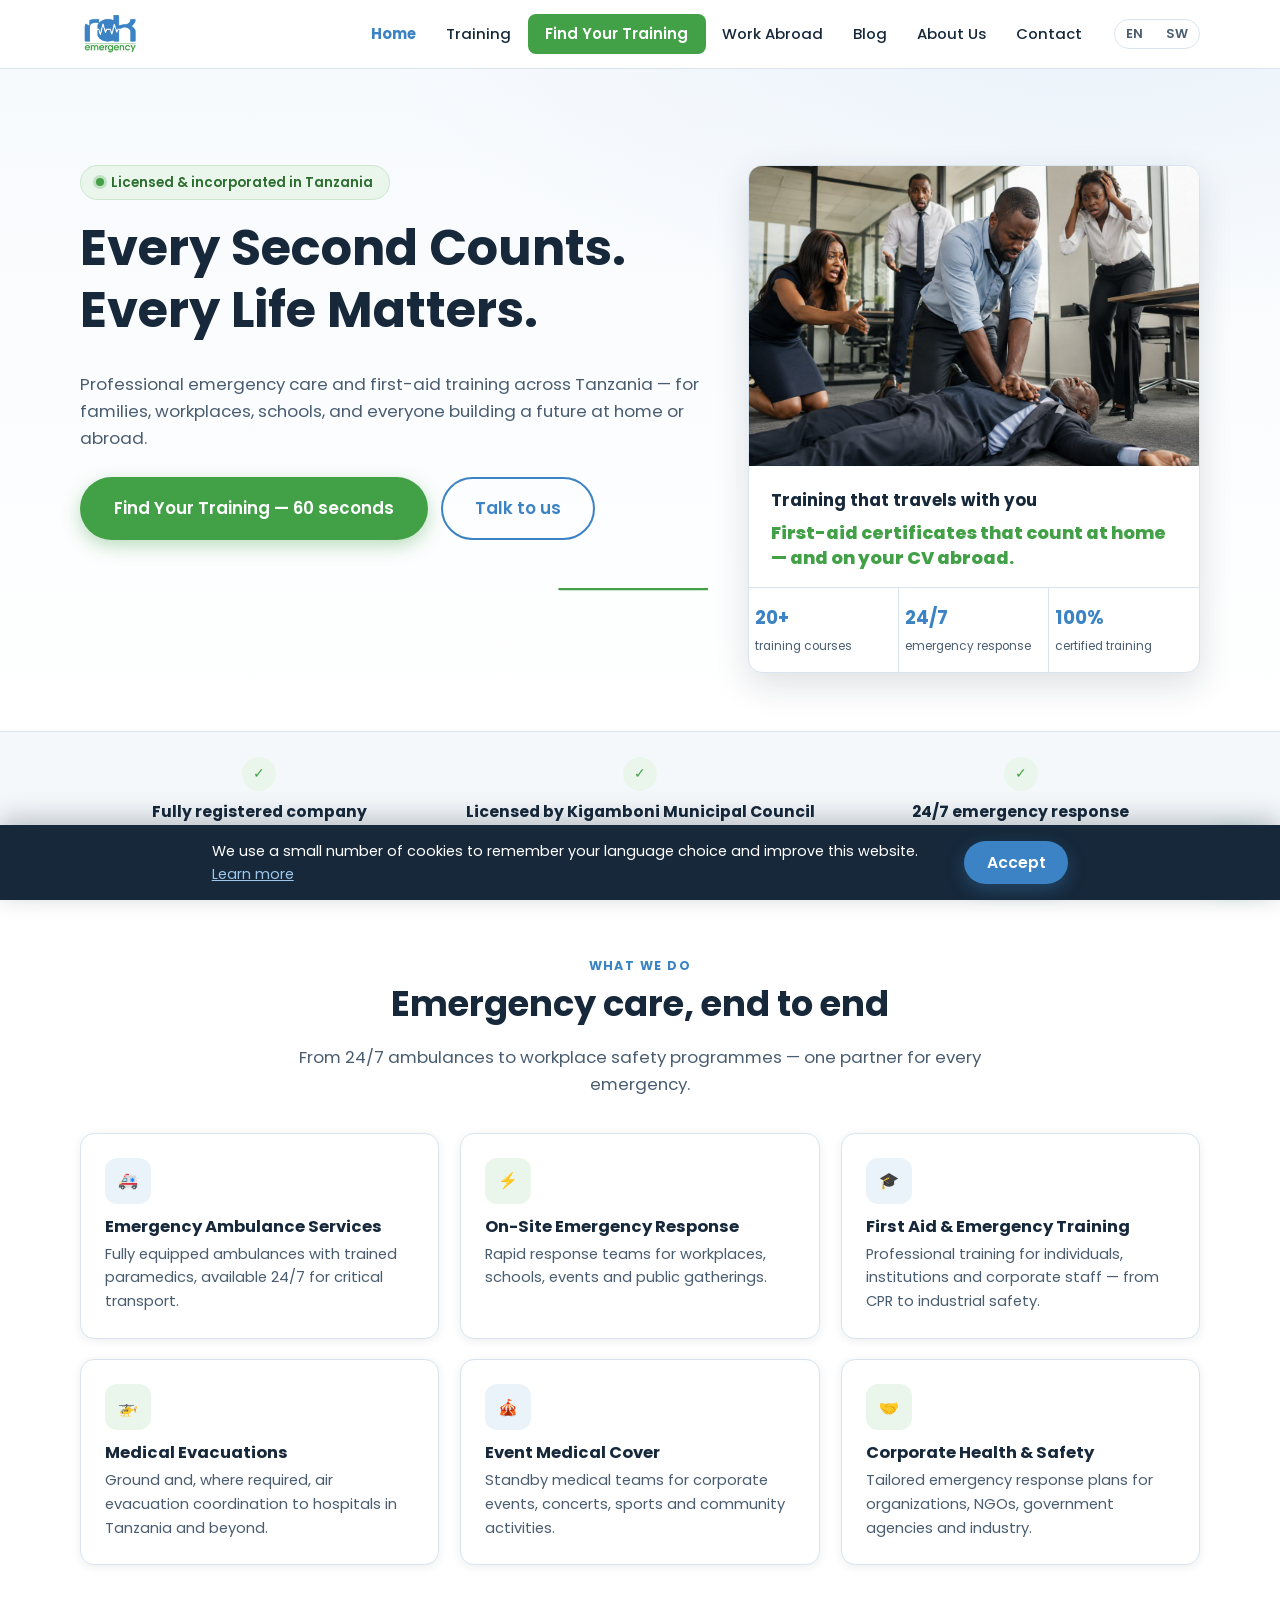
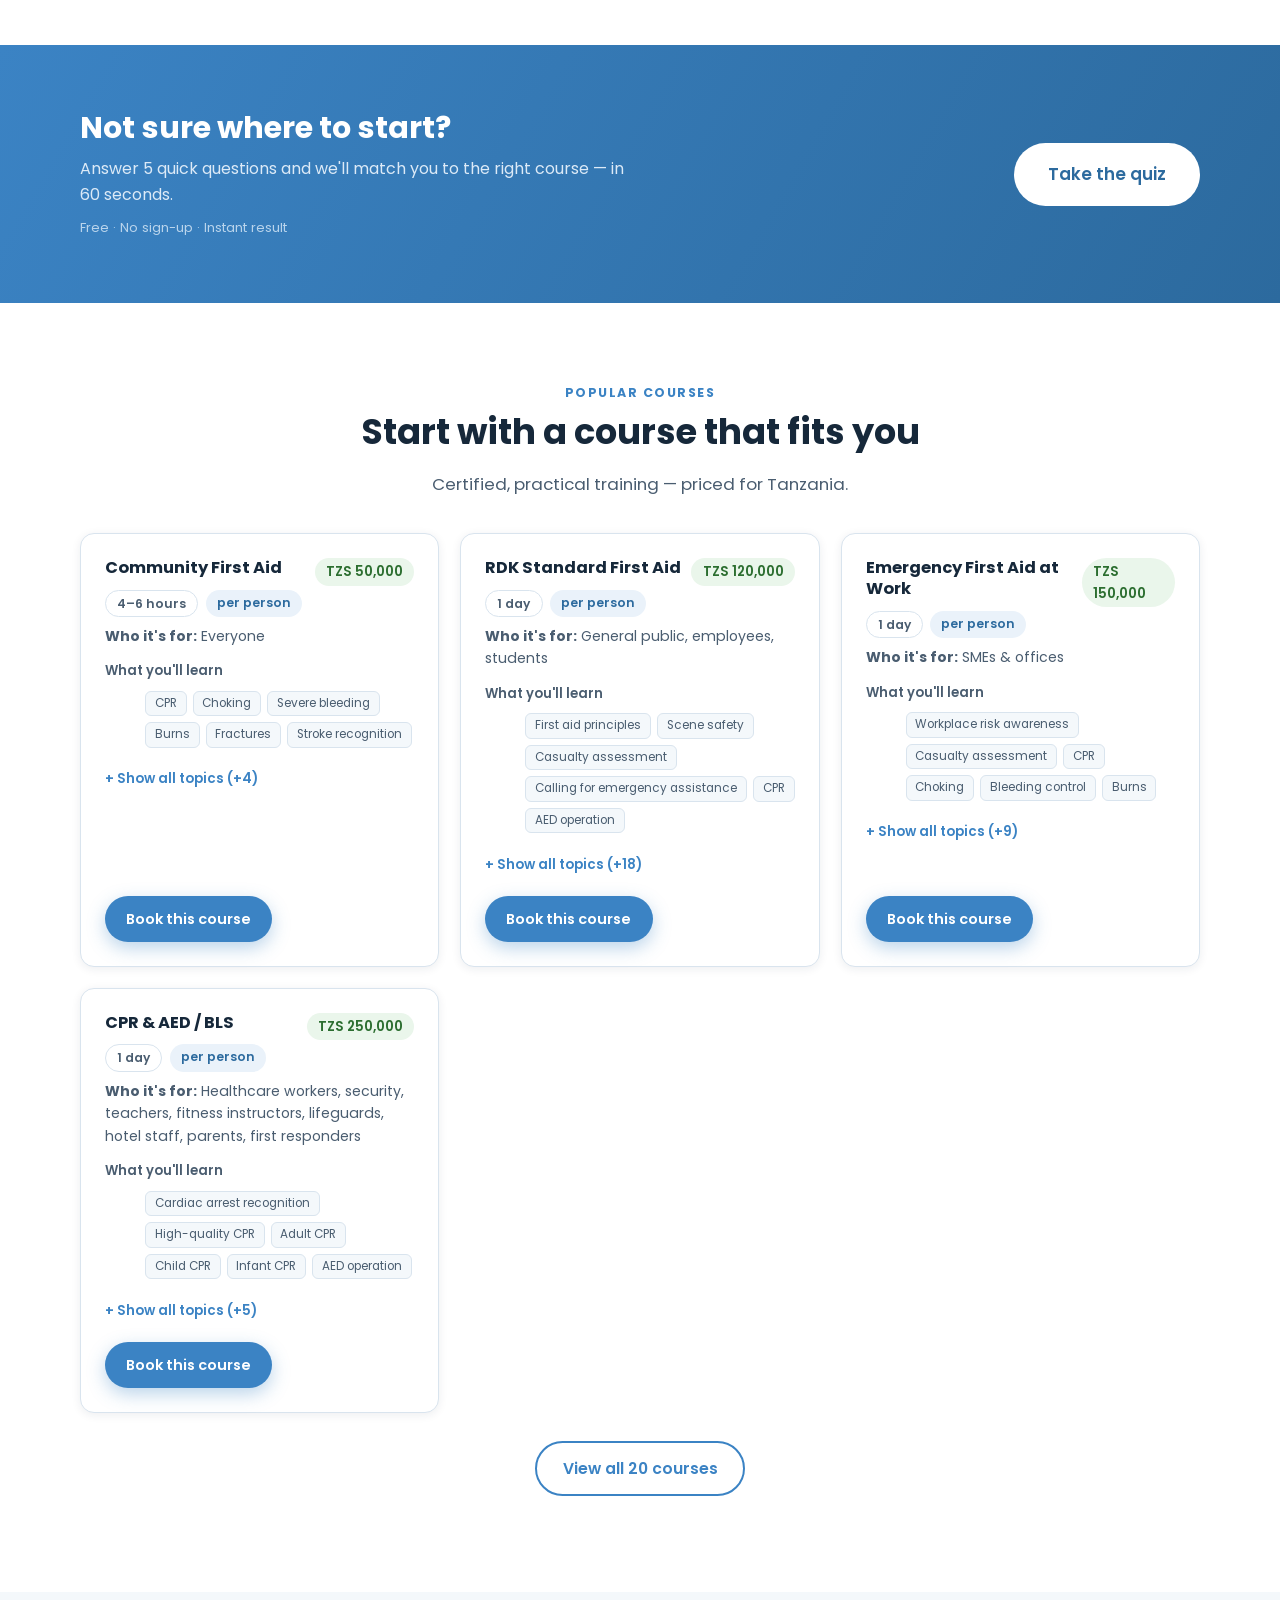
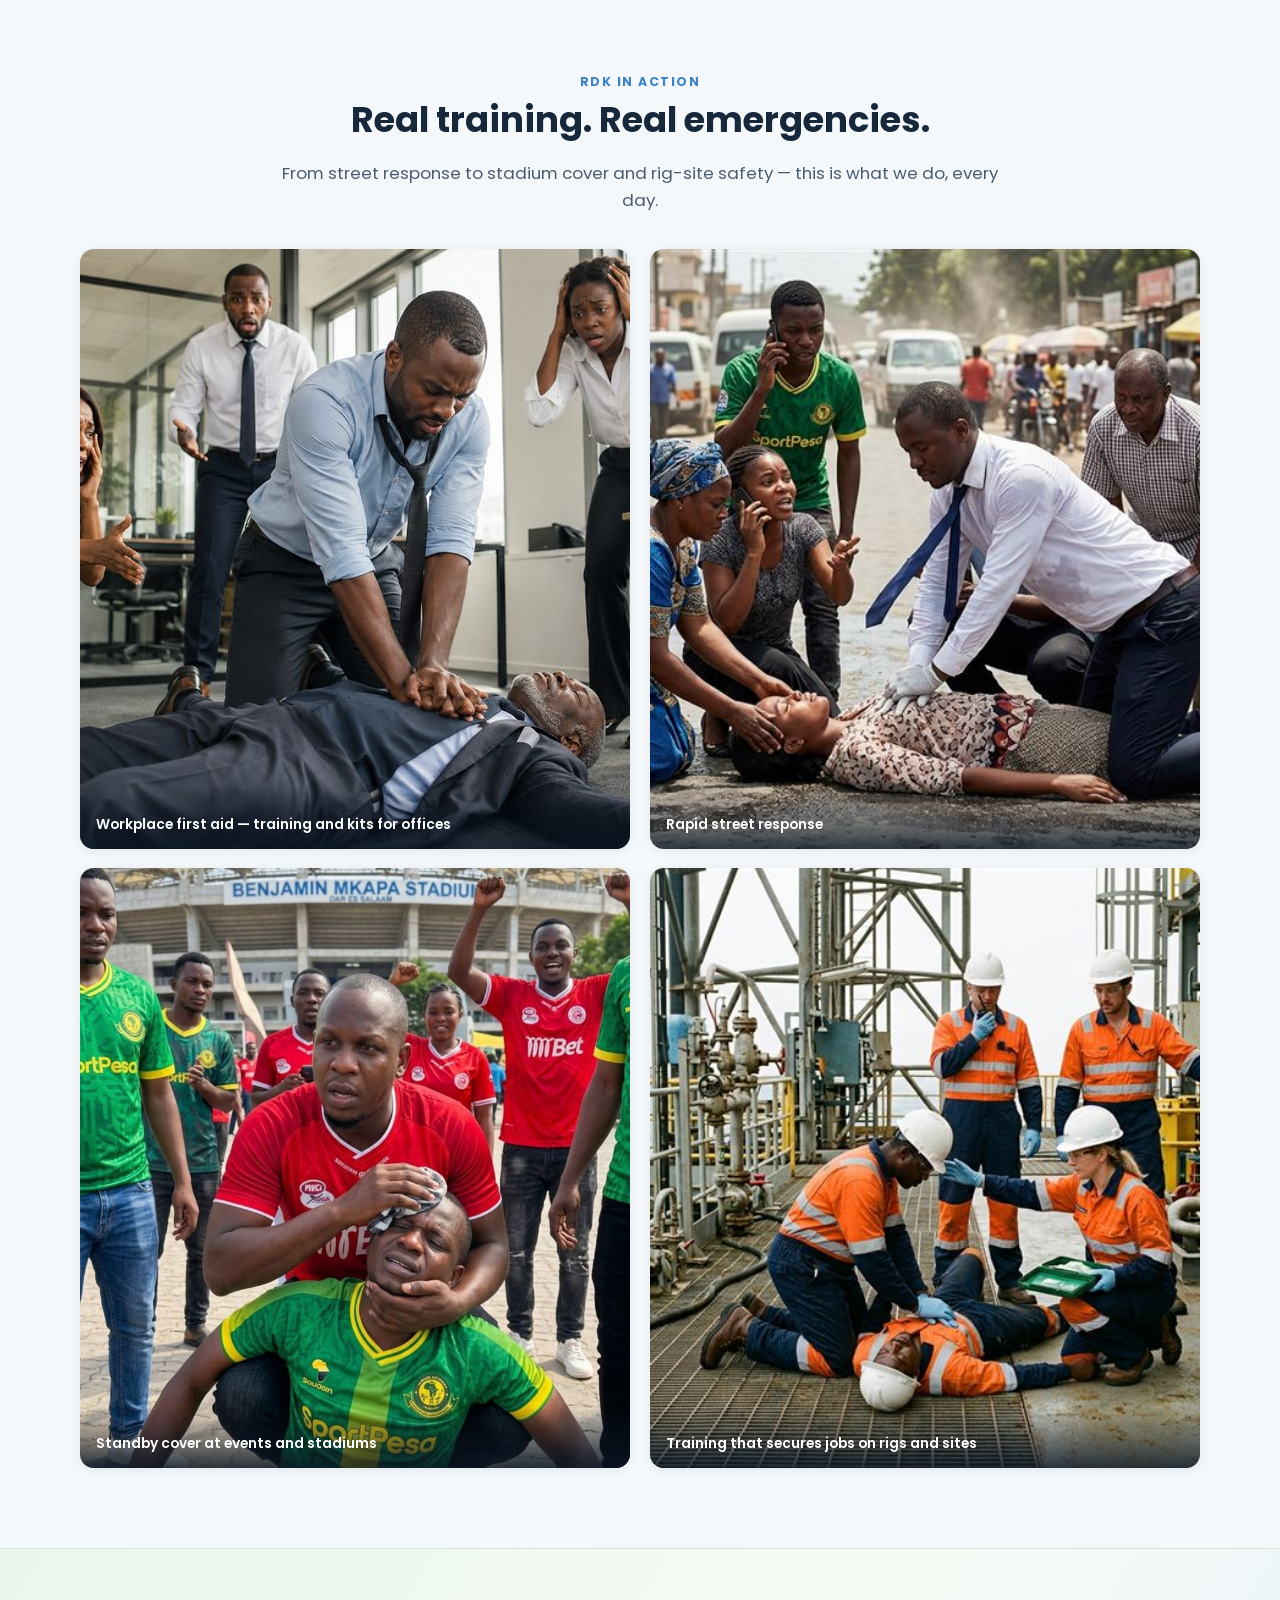
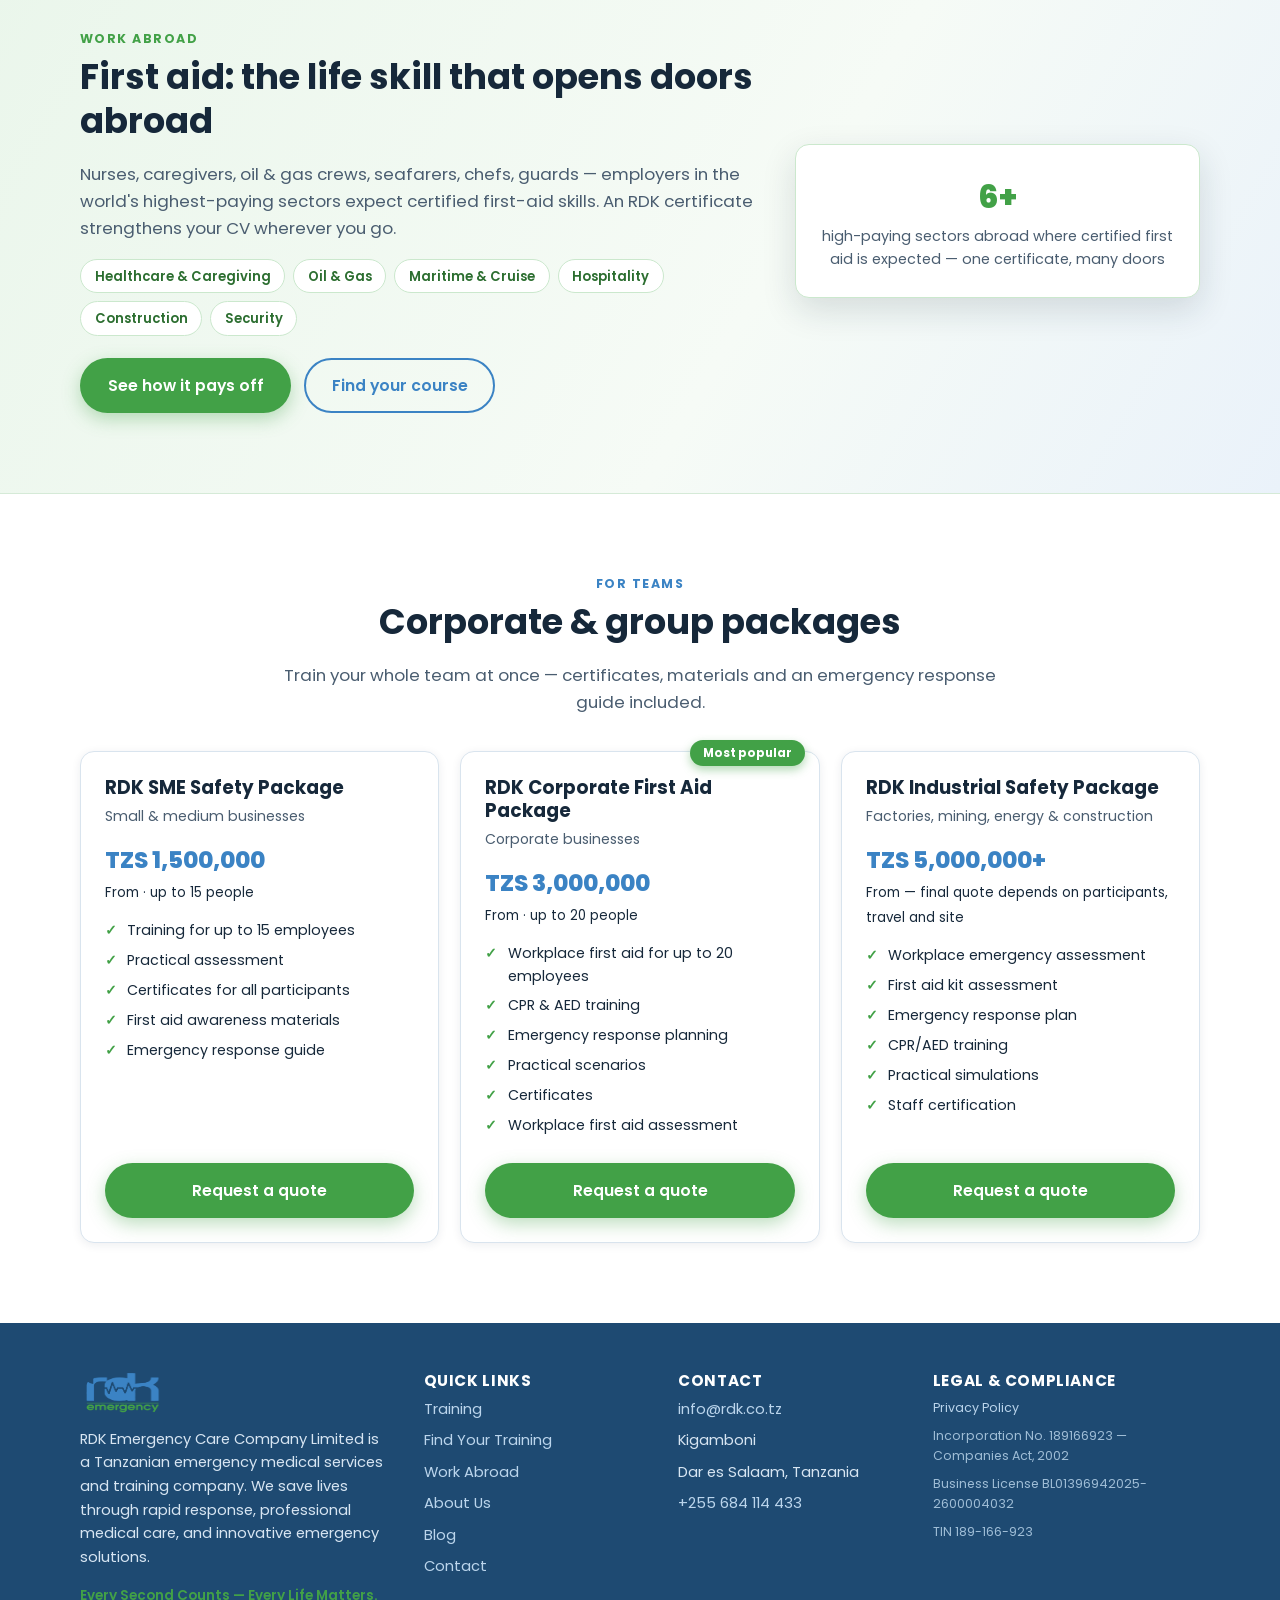
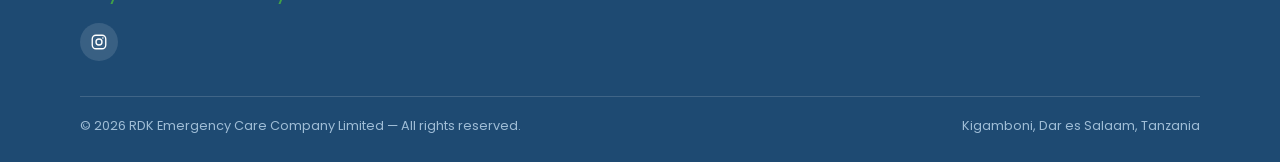
==== commit 2d0a0669: "Remove incorrect CPR photo, add privacy policy, cookie notice and blog - Replace street first-aid ga" ====
--- a/index.html
+++ b/index.html
@@ -6,10 +6,47 @@
   <title>RDK Emergency Care — Every Second Counts, Every Life Matters</title>
   <meta name="description" content="Professional emergency care and first-aid training in Tanzania. Ambulance services, workplace safety training, and internationally aligned first-aid certificates.">
   <link rel="icon" type="image/png" href="assets/img/favicon.png">
+  <link rel="canonical" href="https://www.rdk.co.tz/">
+  <meta property="og:type" content="website">
+  <meta property="og:site_name" content="RDK Emergency Care">
+  <meta property="og:url" content="https://www.rdk.co.tz/">
+  <meta property="og:title" content="RDK Emergency Care — Every Second Counts, Every Life Matters">
+  <meta property="og:description" content="Professional emergency care and first-aid training in Tanzania. Ambulance services, workplace safety training, and internationally aligned first-aid certificates.">
+  <meta property="og:image" content="https://www.rdk.co.tz/assets/img/og-image.jpg">
+  <meta property="og:image:width" content="1200">
+  <meta property="og:image:height" content="630">
+  <meta name="twitter:card" content="summary_large_image">
+  <meta name="twitter:title" content="RDK Emergency Care — Every Second Counts, Every Life Matters">
+  <meta name="twitter:description" content="Professional emergency care and first-aid training in Tanzania. Ambulance services, workplace safety training, and internationally aligned first-aid certificates.">
+  <meta name="twitter:image" content="https://www.rdk.co.tz/assets/img/og-image.jpg">
   <link rel="preconnect" href="https://fonts.googleapis.com">
   <link rel="preconnect" href="https://fonts.gstatic.com" crossorigin>
   <link href="https://fonts.googleapis.com/css2?family=Poppins:wght@400;500;600;700;800&display=swap" rel="stylesheet">
   <link rel="stylesheet" href="assets/css/styles.css">
+  <script type="application/ld+json">
+{
+  "@context": "https://schema.org",
+  "@type": "LocalBusiness",
+  "@id": "https://www.rdk.co.tz/#organization",
+  "name": "RDK Emergency Care",
+  "description": "Professional emergency care and first-aid training in Tanzania. Ambulance services, workplace safety training, and internationally aligned first-aid certificates.",
+  "url": "https://www.rdk.co.tz/",
+  "logo": "https://www.rdk.co.tz/assets/img/rdk-logo.png",
+  "image": "https://www.rdk.co.tz/assets/img/og-image.jpg",
+  "telephone": "+255684114433",
+  "email": "info@rdk.co.tz",
+  "address": {
+    "@type": "PostalAddress",
+    "streetAddress": "Kigamboni, P.O. Box Kigamboni",
+    "addressLocality": "Dar es Salaam",
+    "addressCountry": "TZ"
+  },
+  "sameAs": [
+    "https://www.instagram.com/rdk.co.tz"
+  ],
+  "areaServed": "Tanzania"
+}
+  </script>
 </head>
 <body>
 
@@ -204,5 +241,6 @@
   <script src="assets/js/i18n.js"></script>
   <script src="assets/js/data.js"></script>
   <script src="assets/js/main.js"></script>
+  <script src="assets/js/cookies.js"></script>
 </body>
 </html>
--- a/assets/css/styles.css
+++ b/assets/css/styles.css
@@ -531,3 +531,51 @@
 .mt-1 { margin-top: .5rem; } .mt-2 { margin-top: 1rem; } .mt-3 { margin-top: 1.75rem; }
 .mb-0 { margin-bottom: 0; }
 .hidden { display: none !important; }
+
+/* ---------- cookie notice ---------- */
+#cookie-notice {
+  position: fixed; inset: auto 0 0 0; z-index: 60;
+  display: flex; align-items: center; justify-content: center; gap: 1rem;
+  flex-wrap: wrap; padding: .9rem 1.2rem;
+  background: var(--ink); color: #fff;
+  box-shadow: 0 -6px 24px rgba(10, 22, 36, .25);
+}
+#cookie-notice p { margin: 0; font-size: .9rem; max-width: 46rem; }
+#cookie-notice a { color: #9CC6EA; text-decoration: underline; }
+#cookie-notice .btn { padding: .5rem 1.3rem; }
+
+/* ---------- blog ---------- */
+.blog-grid {
+  display: grid; gap: 1.4rem;
+  grid-template-columns: repeat(auto-fit, minmax(280px, 1fr));
+}
+.post-card {
+  display: flex; flex-direction: column; gap: .5rem;
+}
+.post-card .post-date {
+  font-size: .8rem; font-weight: 700; text-transform: uppercase;
+  letter-spacing: .06em; color: var(--ink-soft);
+}
+.post-card h2 { font-size: 1.25rem; margin: 0; }
+.post-card .btn { align-self: flex-start; margin-top: auto; }
+.article {
+  max-width: 46rem; margin: 0 auto;
+}
+.article h1 { margin-bottom: .25rem; }
+.article .post-date {
+  font-size: .85rem; font-weight: 700; color: var(--ink-soft);
+  text-transform: uppercase; letter-spacing: .06em; margin-bottom: 1.5rem;
+}
+.article p { line-height: 1.75; }
+.article .back-link {
+  display: inline-block; margin-bottom: 1.5rem; font-weight: 600;
+}
+
+/* ---------- privacy policy ---------- */
+.prose { max-width: 46rem; margin: 0 auto; }
+.prose h2 { font-size: 1.3rem; margin-top: 2.2rem; }
+.prose p { line-height: 1.75; color: var(--ink-soft); }
+.prose .updated {
+  font-size: .85rem; font-weight: 700; color: var(--ink-soft);
+  text-transform: uppercase; letter-spacing: .06em;
+}
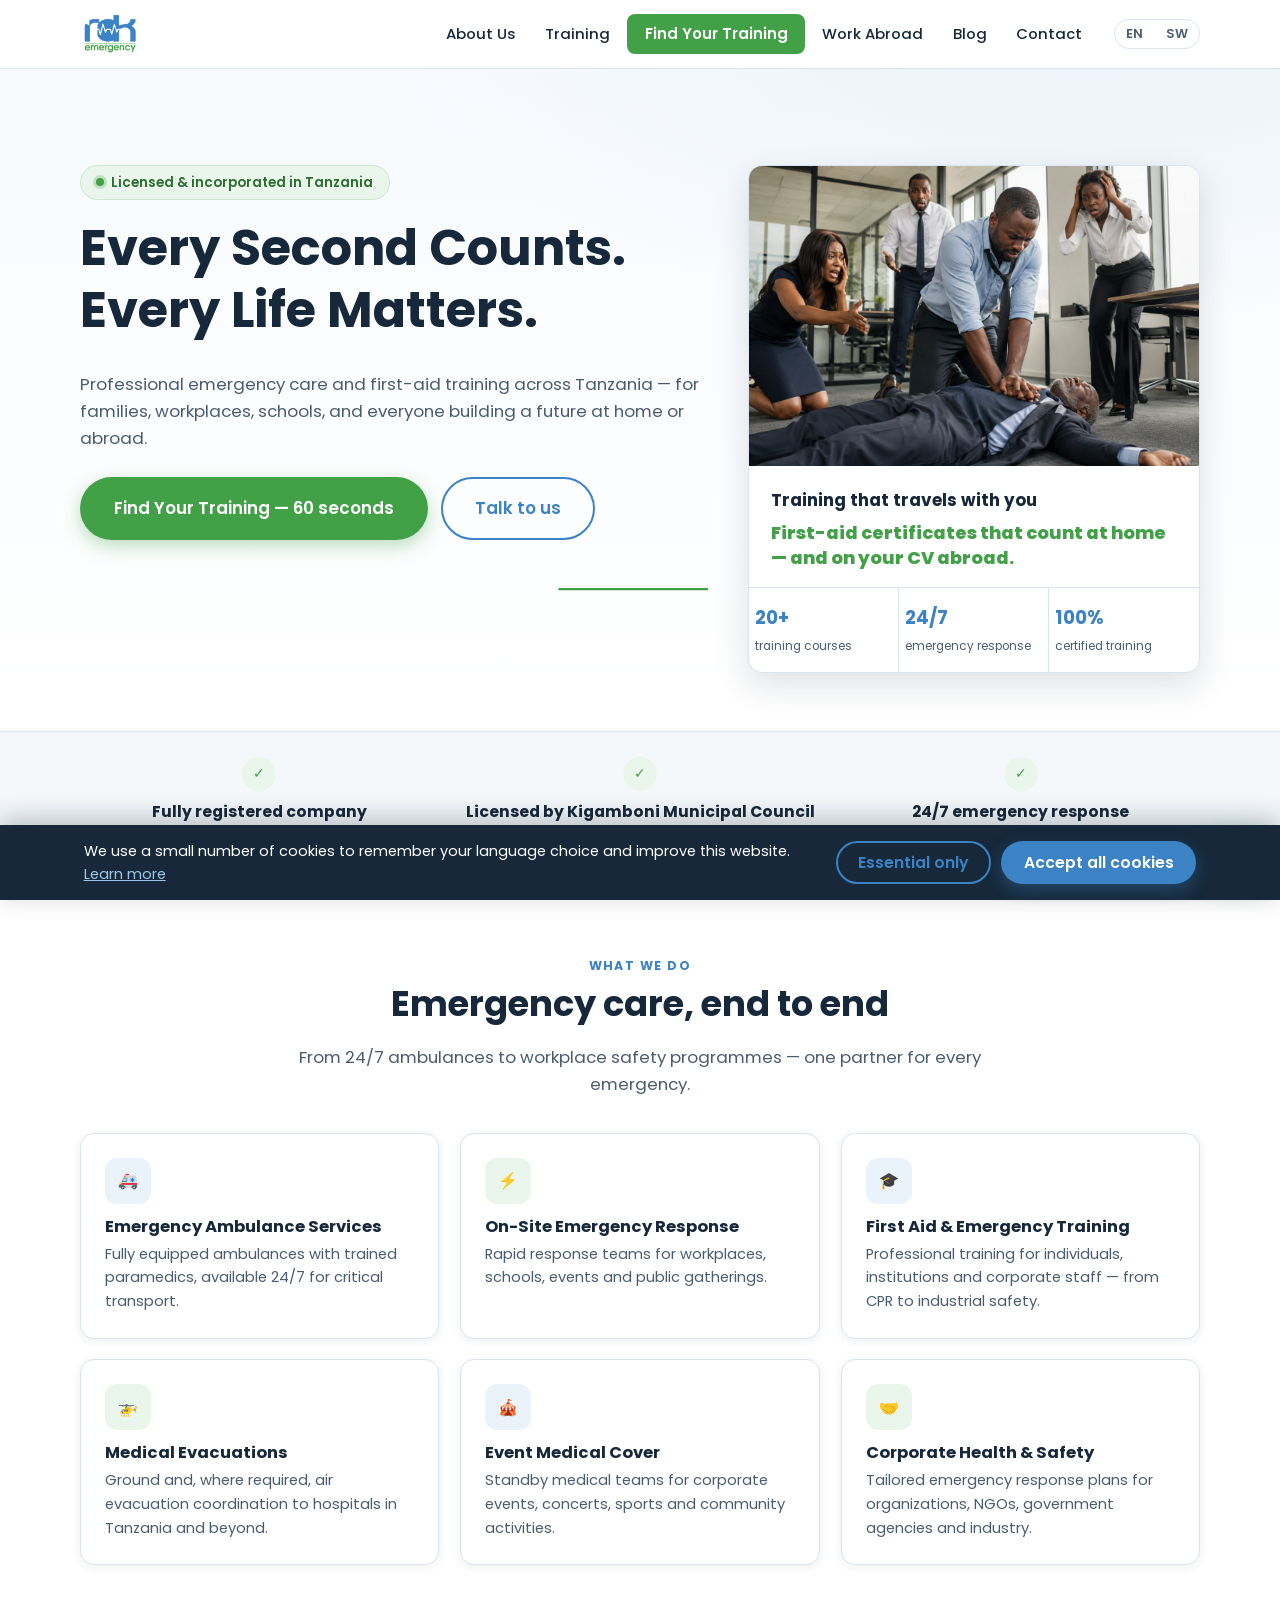
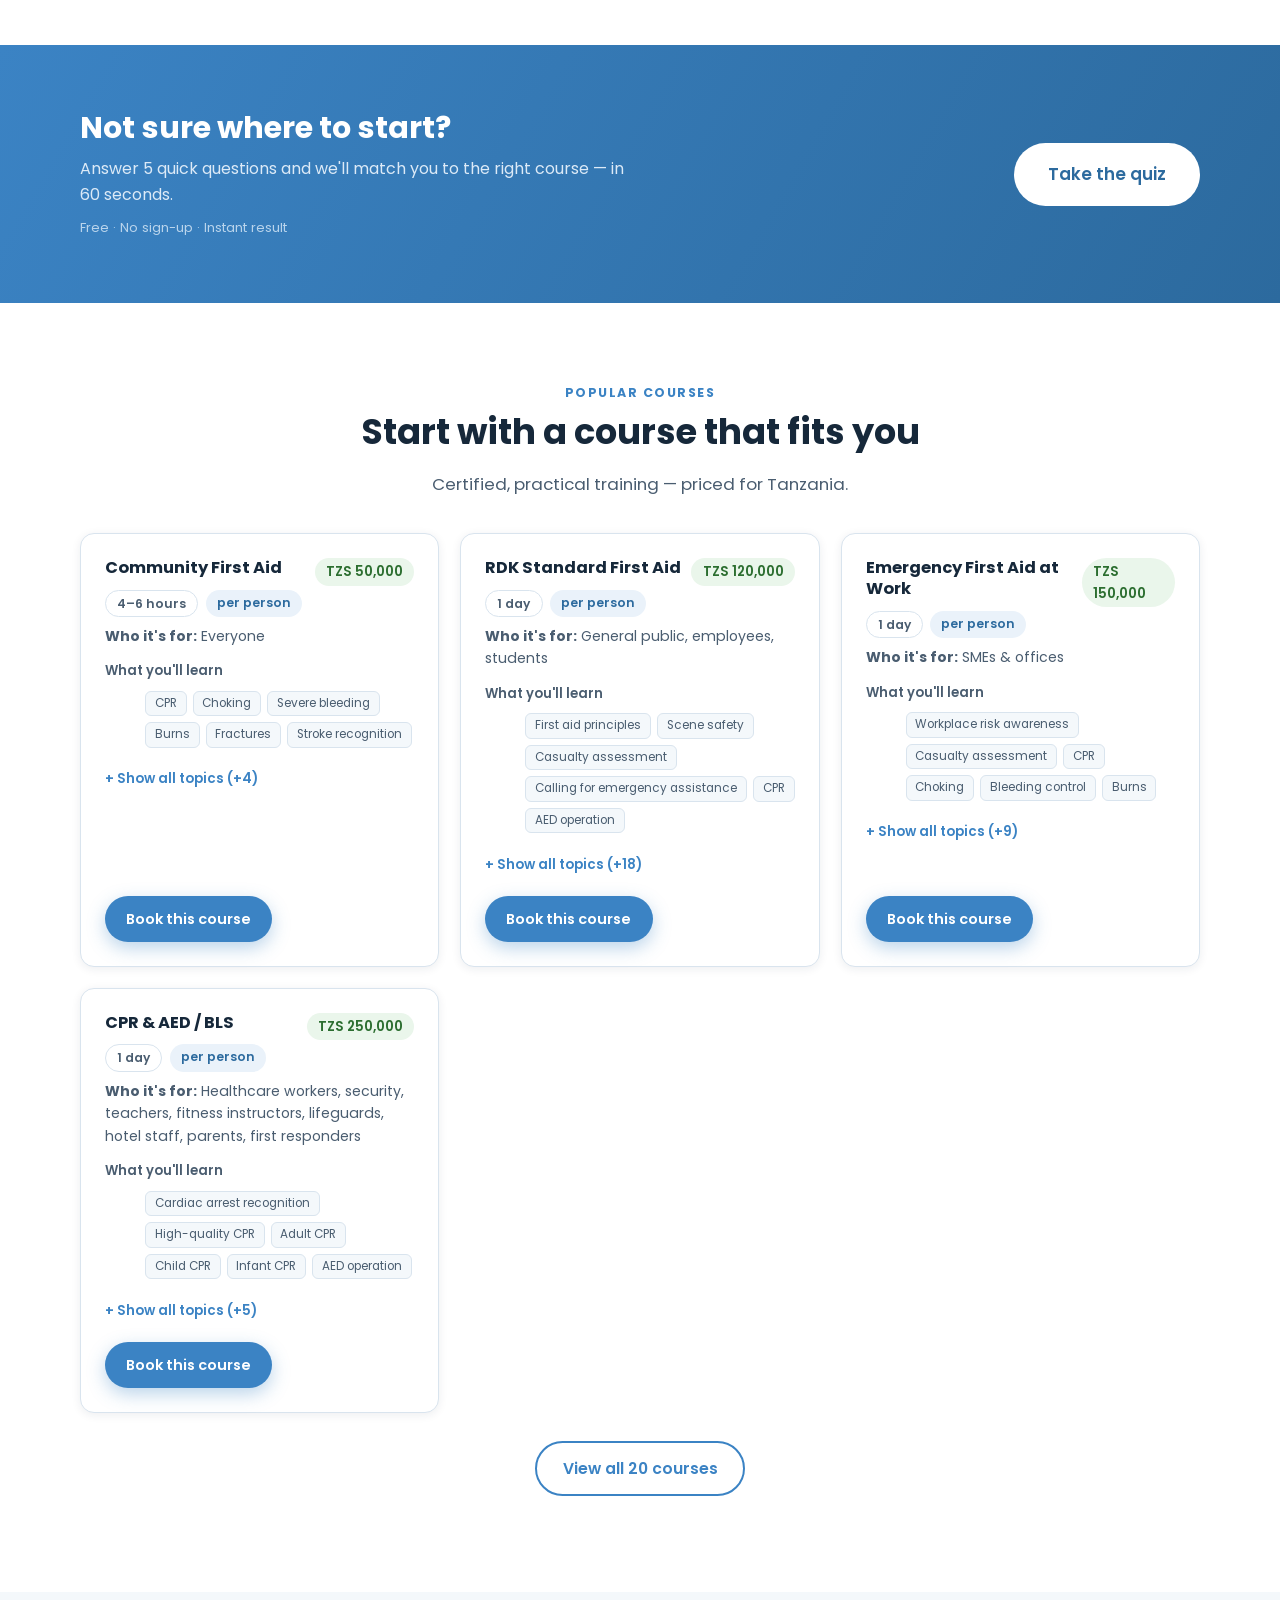
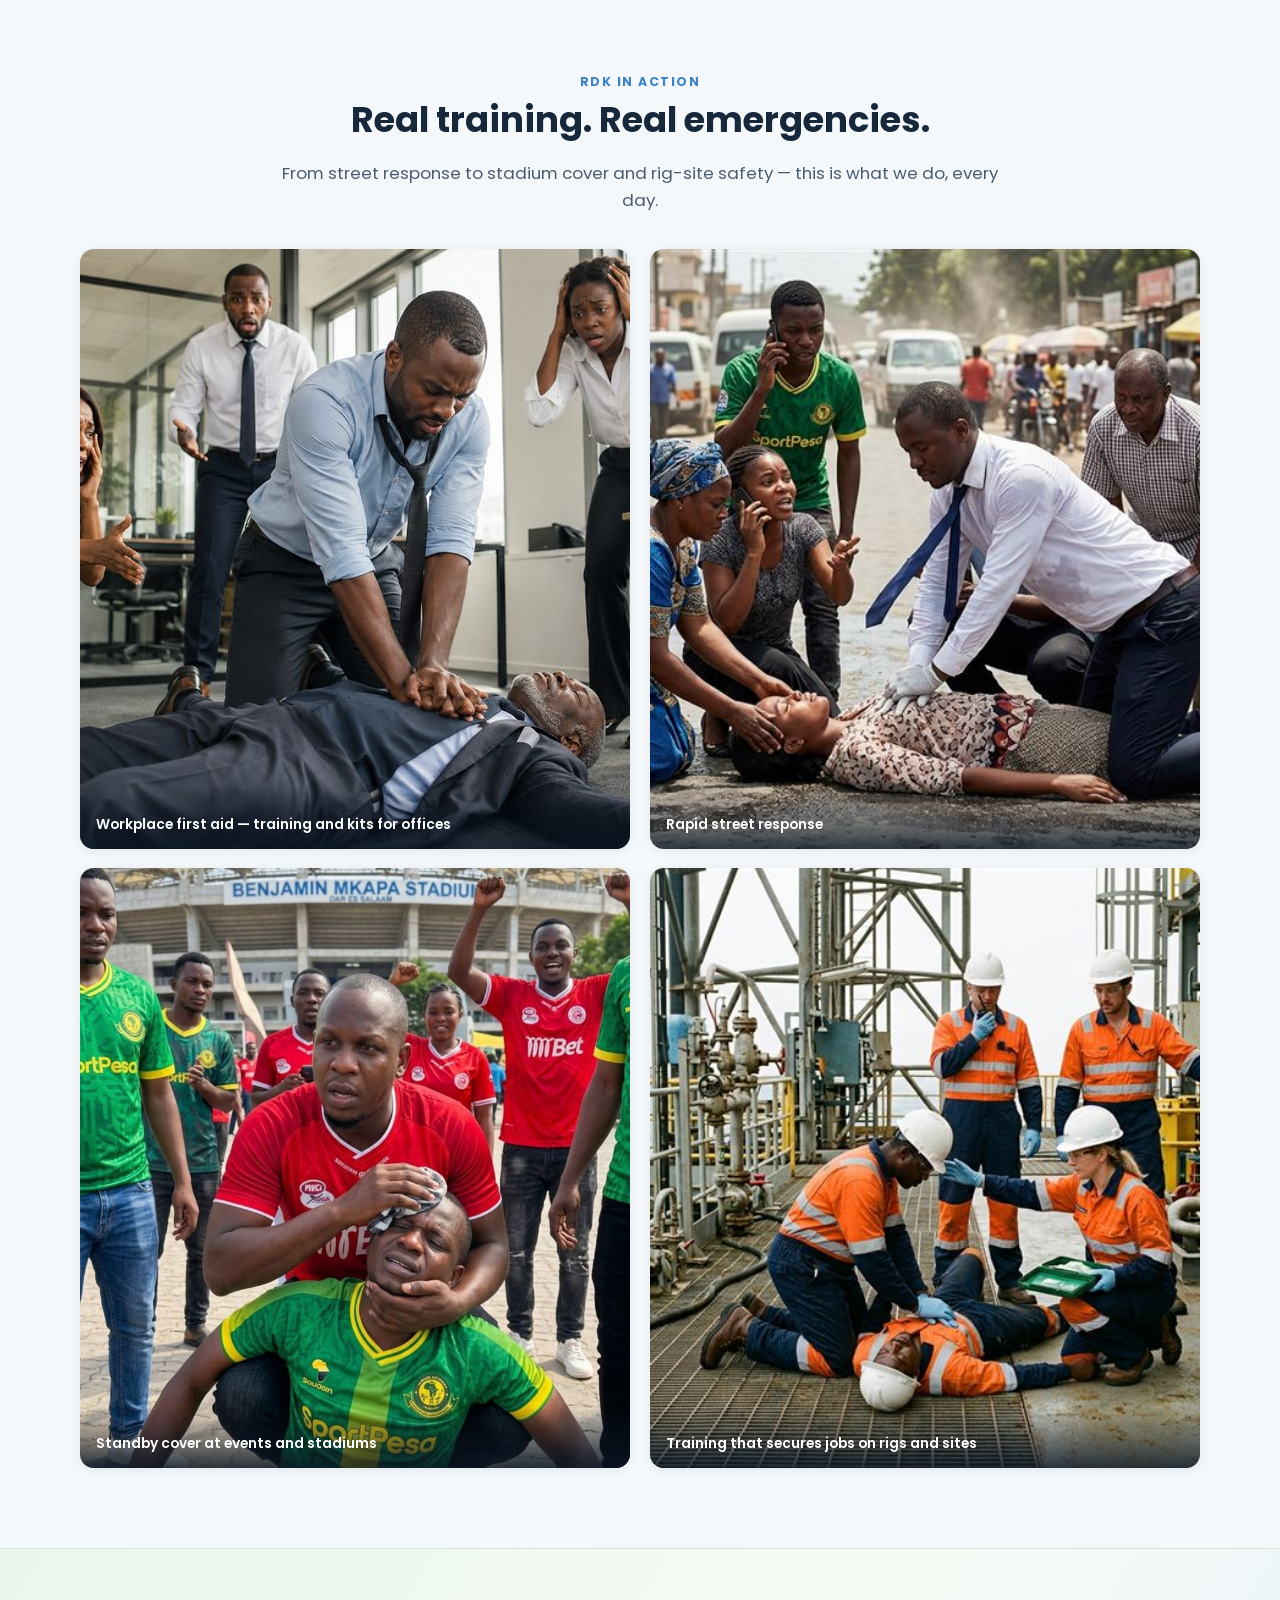
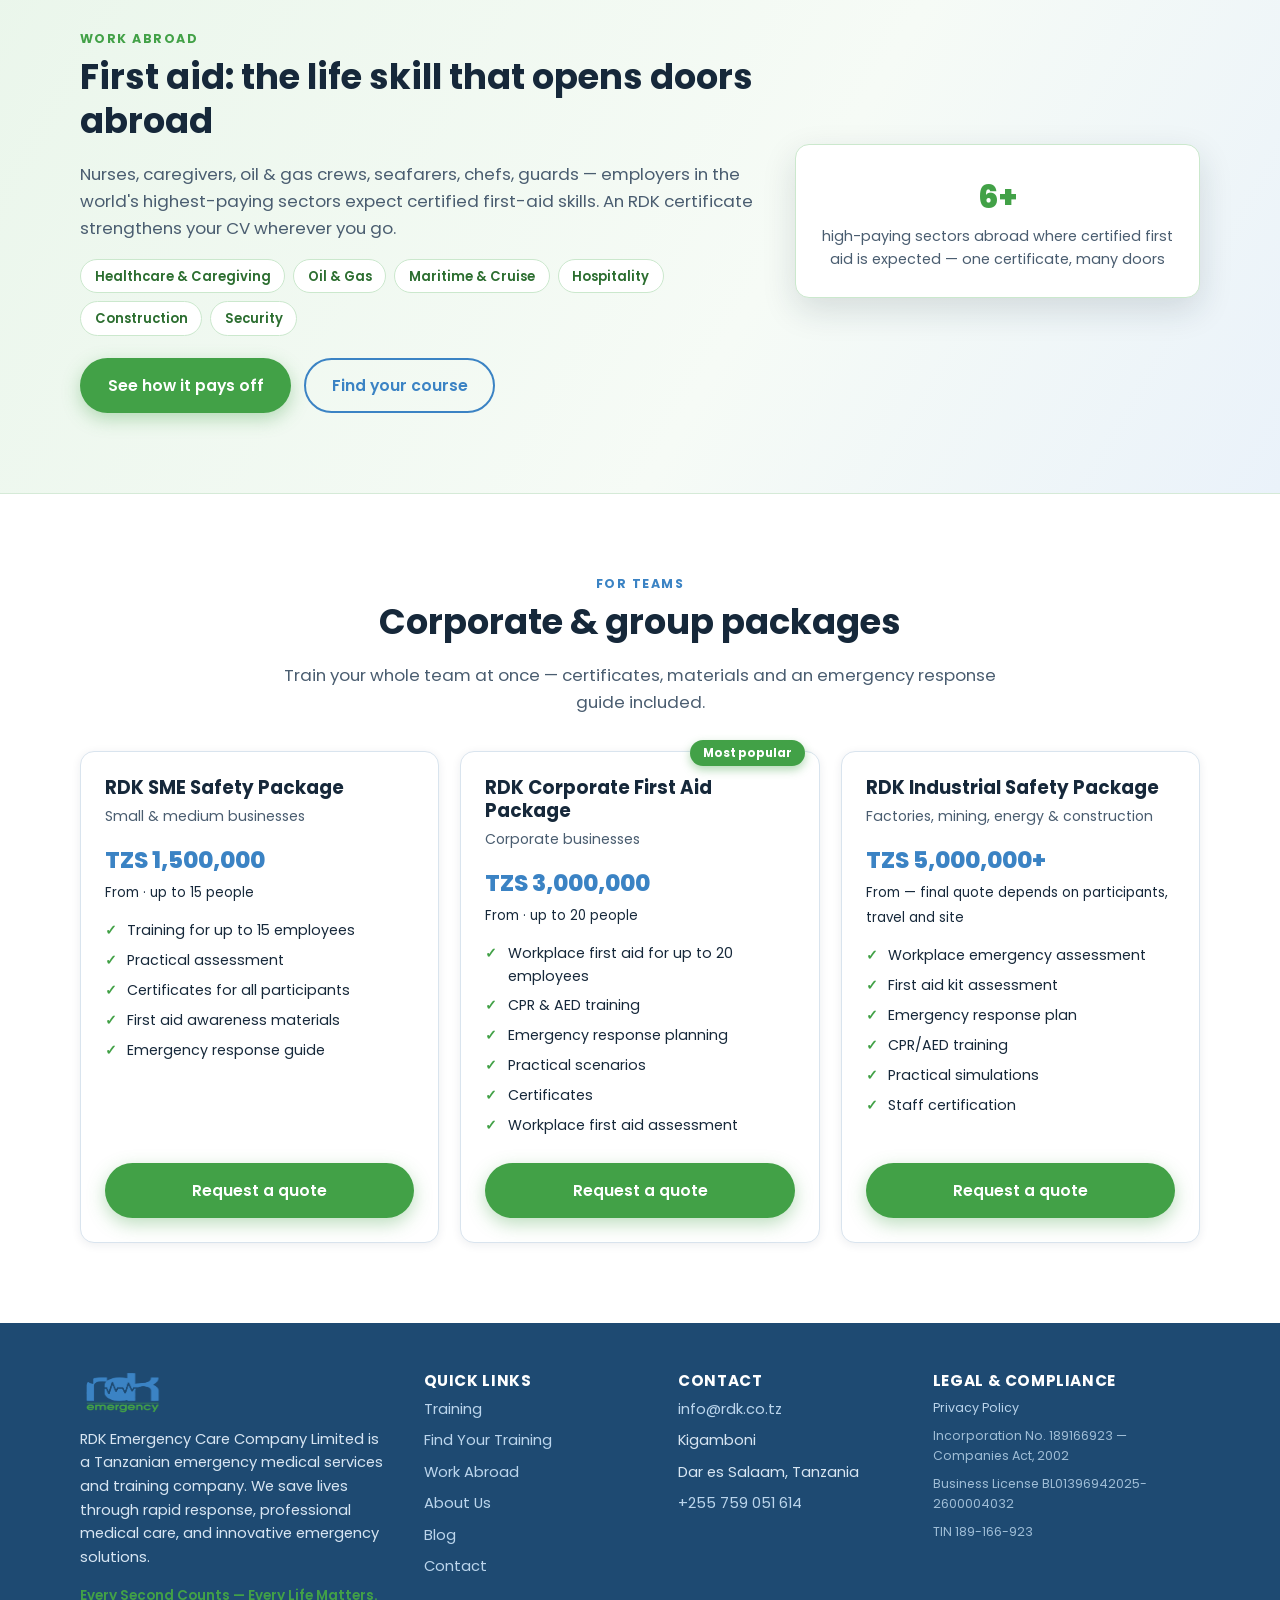
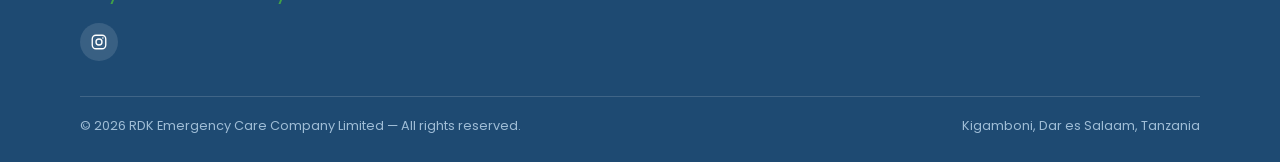
==== commit bfd8462e: "Official WhatsApp icon, new WhatsApp number, logo links to clean root URL - Floating bubble and cont" ====
--- a/index.html
+++ b/index.html
@@ -33,7 +33,7 @@
   "url": "https://www.rdk.co.tz/",
   "logo": "https://www.rdk.co.tz/assets/img/rdk-logo.png",
   "image": "https://www.rdk.co.tz/assets/img/og-image.jpg",
-  "telephone": "+255684114433",
+  "telephone": "+255759051614",
   "email": "info@rdk.co.tz",
   "address": {
     "@type": "PostalAddress",
--- a/assets/css/styles.css
+++ b/assets/css/styles.css
@@ -579,3 +579,10 @@
   font-size: .85rem; font-weight: 700; color: var(--ink-soft);
   text-transform: uppercase; letter-spacing: .06em;
 }
+.article .post-figure { margin: 0 0 1.6rem; }
+.article .post-figure img {
+  width: 100%; aspect-ratio: 3 / 2; object-fit: cover;
+  border-radius: var(--radius); box-shadow: var(--shadow);
+}
+#cookie-notice .cookie-actions { display: flex; gap: .6rem; flex-wrap: wrap; }
+#cookie-notice .btn { white-space: nowrap; }
